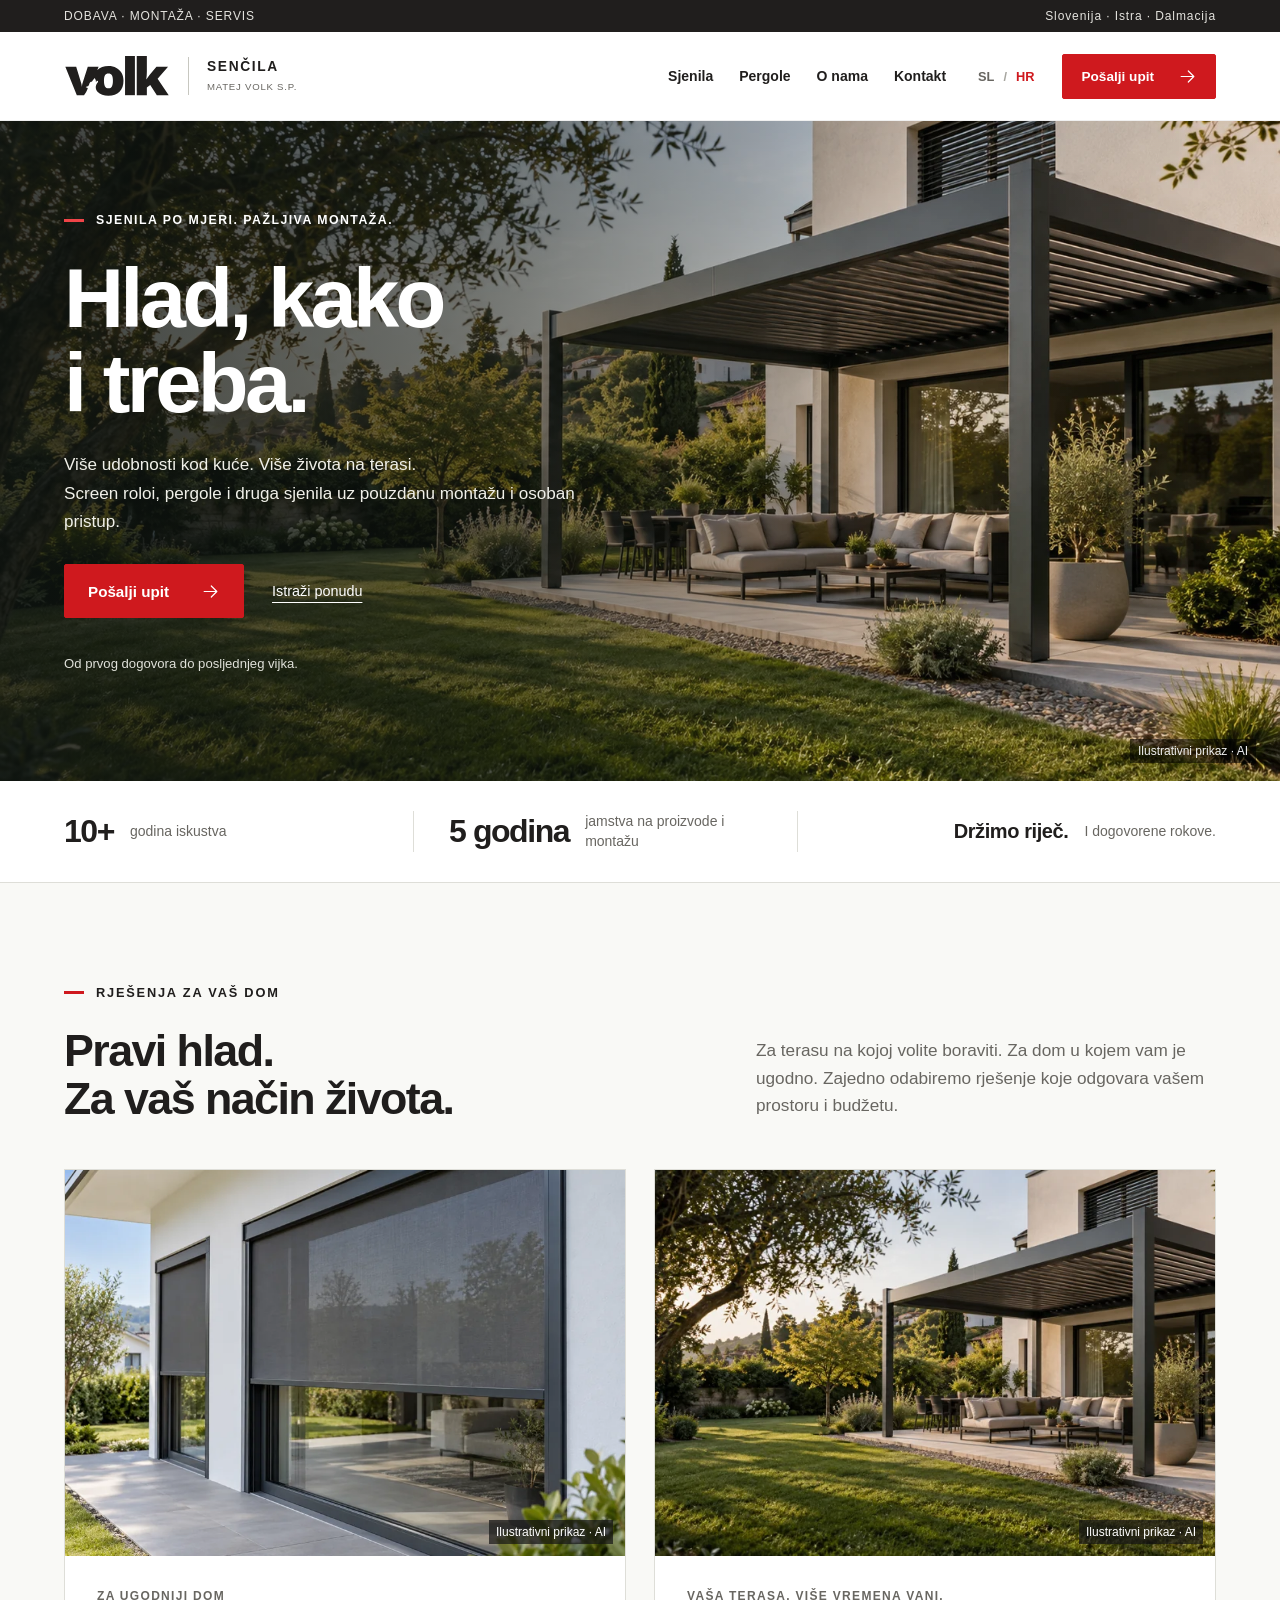
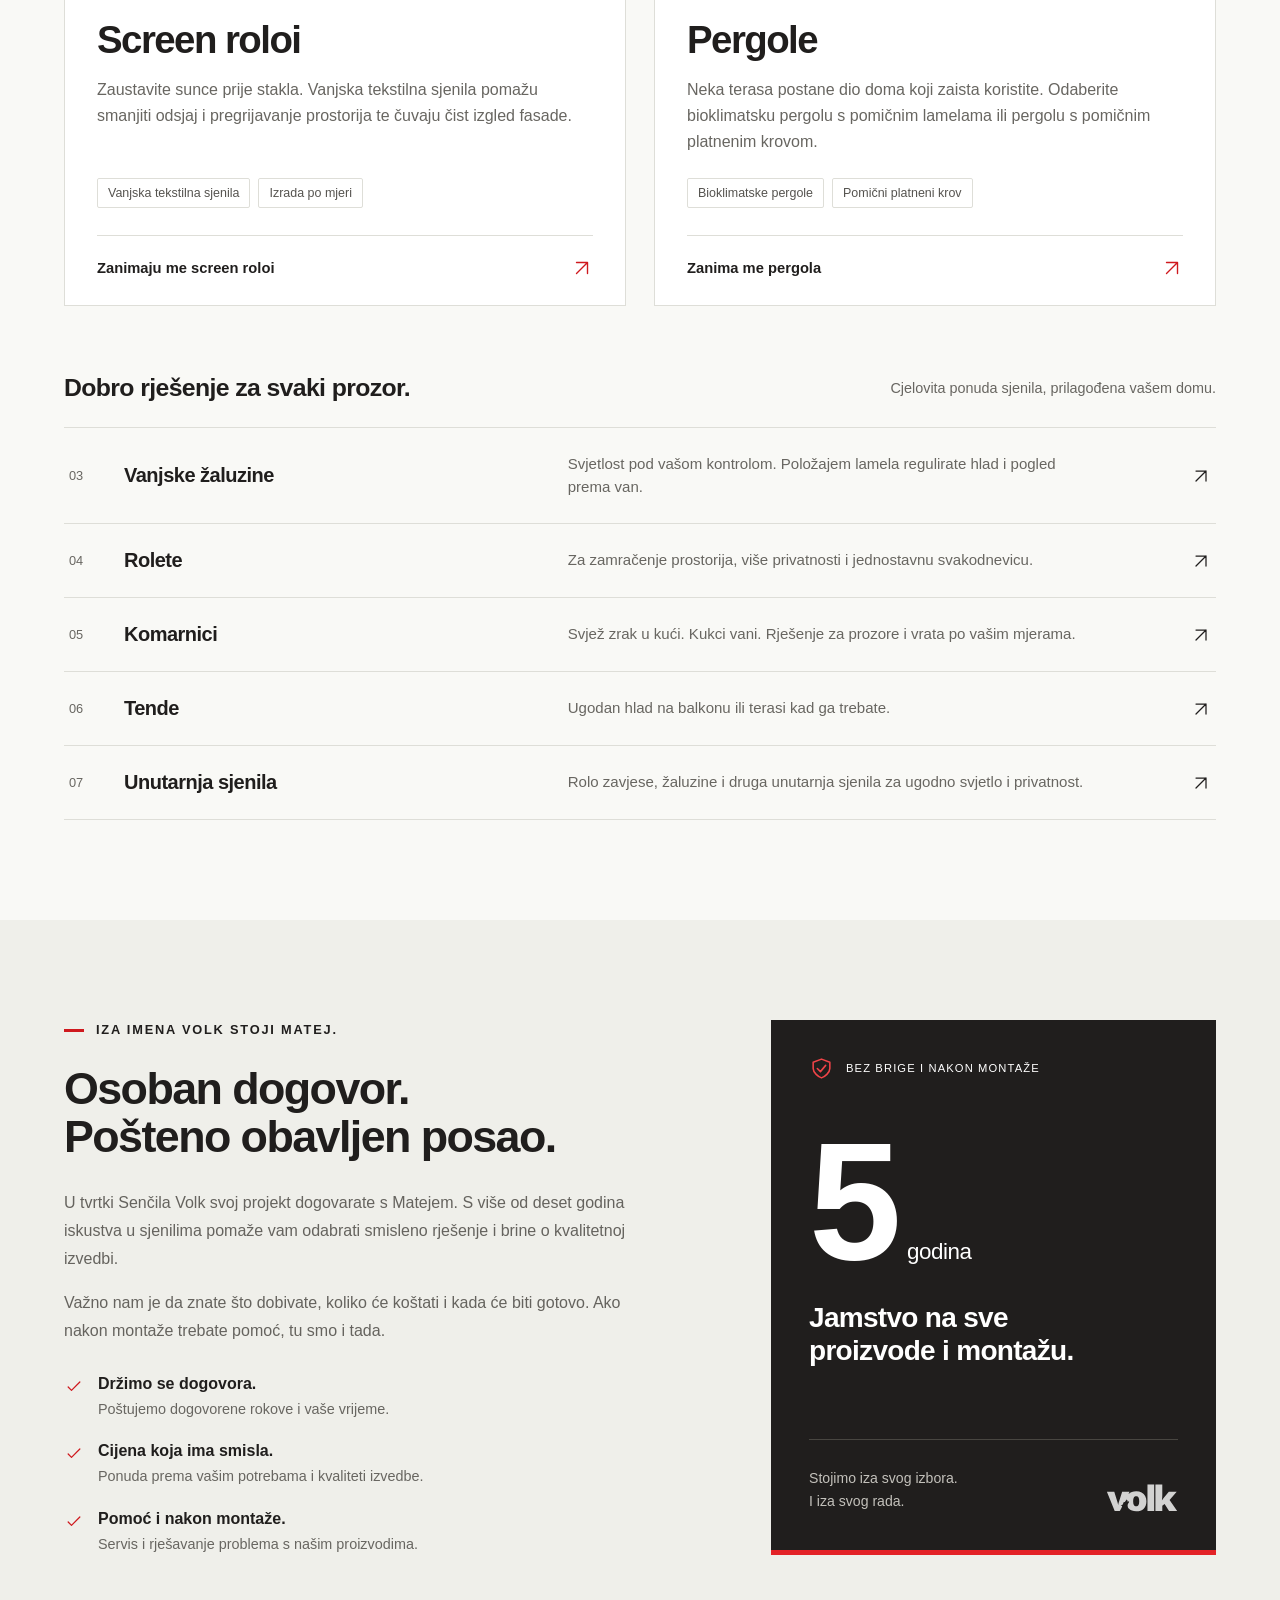
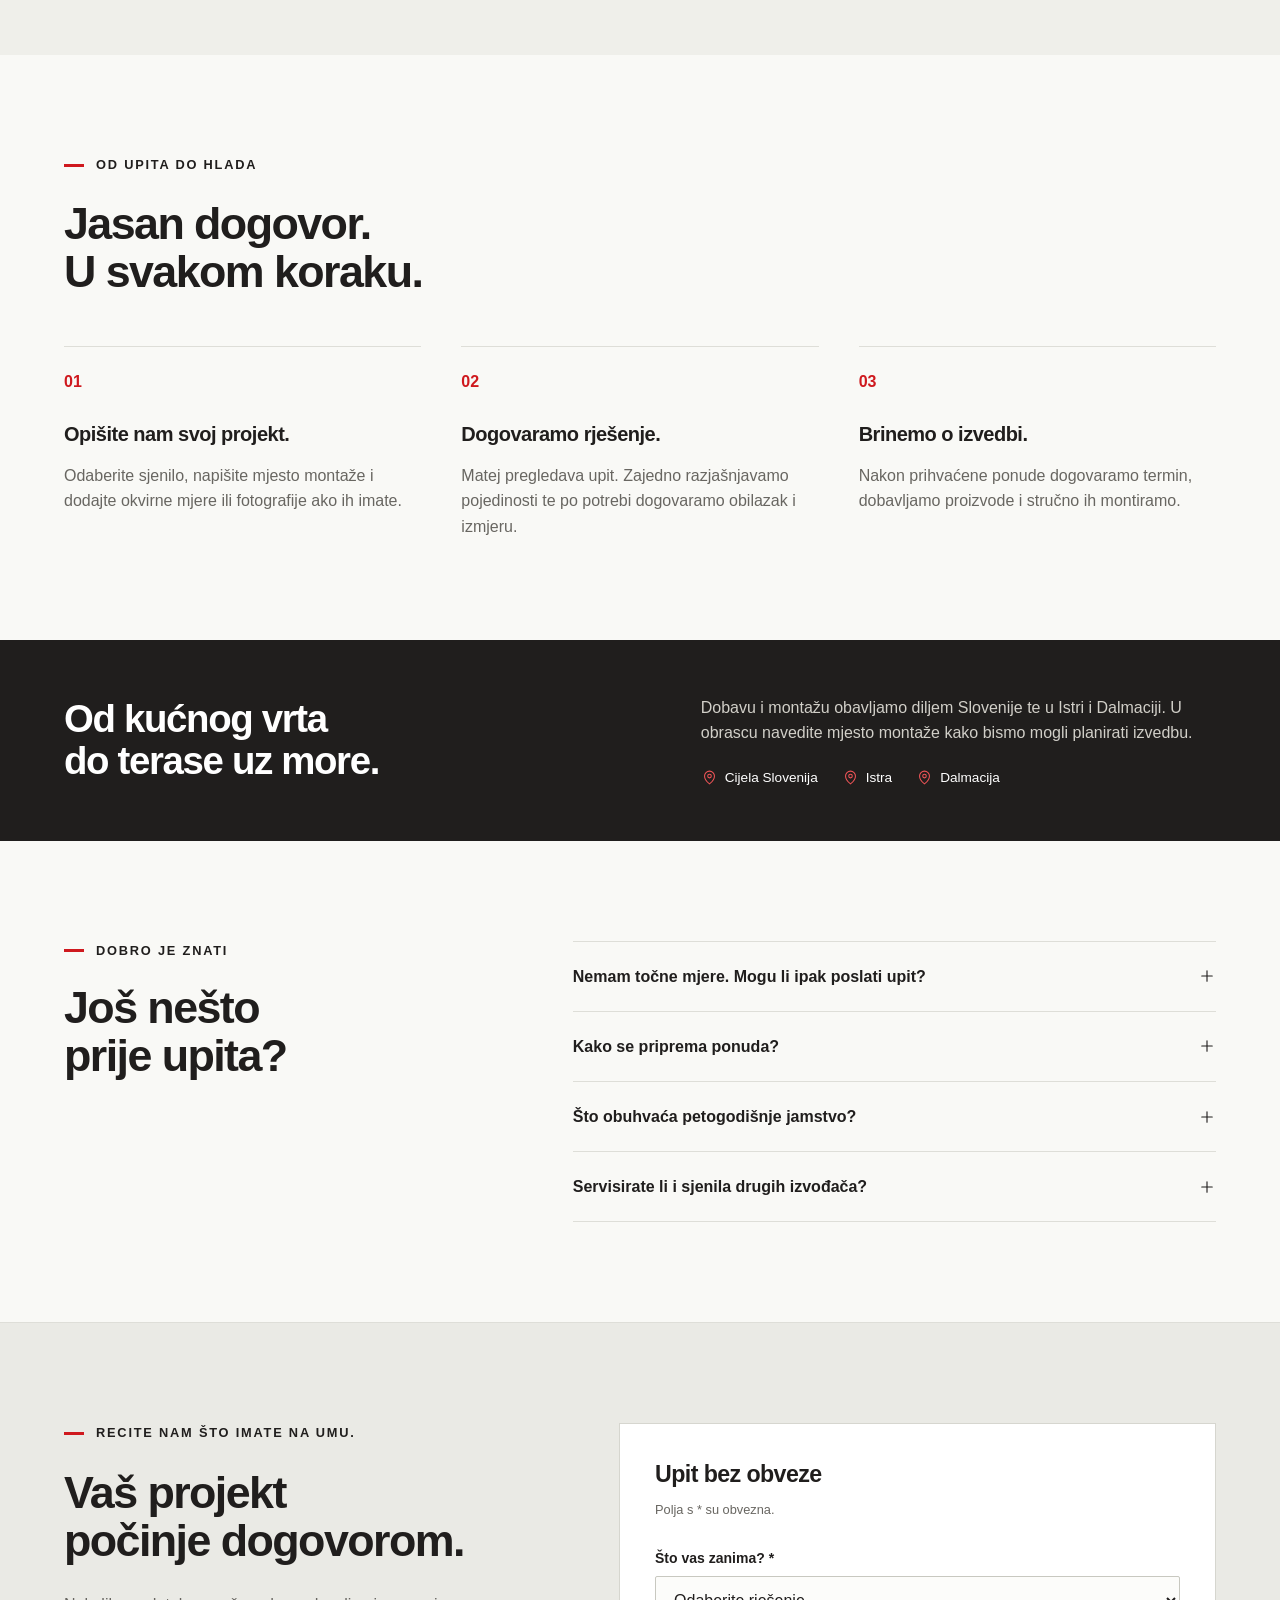
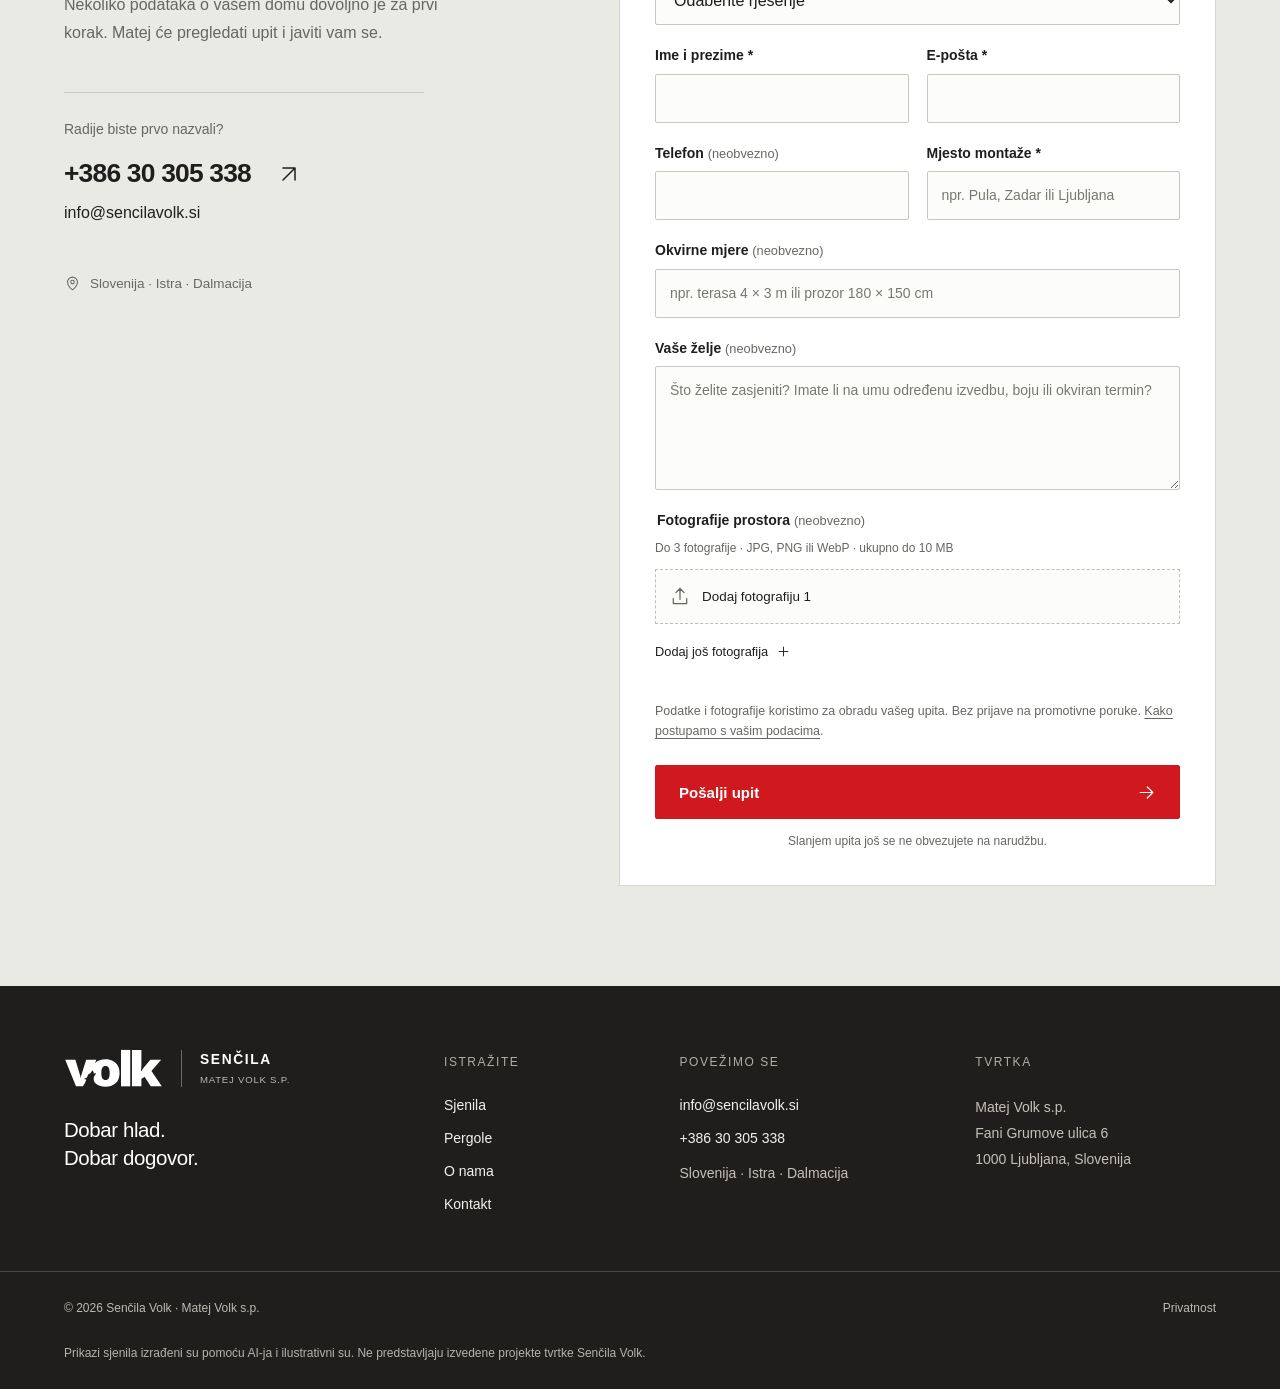
==== hr/index.html @ 6749923e "Prva različica spletne strani" ====
<!doctype html>
<html lang="hr">
<head>
  <meta charset="utf-8">
  <meta name="viewport" content="width=device-width, initial-scale=1">
  <title>Senčila Volk | Screen roloi, pergole i sjenila po mjeri</title>
  <meta name="description" content="Dobava, montaža i servis sjenila. Screen roloi, pergole, rolete, žaluzine, tende i komarnici. Više od 10 godina iskustva, 5 godina jamstva. Slovenija, Istra i Dalmacija.">
  <!-- Preview on GitHub: remove noindex only after the final site is approved. -->
  <meta name="robots" content="noindex, nofollow">
  <meta name="theme-color" content="#201e1d">
  <meta name="referrer" content="strict-origin-when-cross-origin">
  <meta property="og:type" content="website">
  <meta property="og:locale" content="hr_HR">
  <meta property="og:title" content="Senčila Volk | Screen roloi, pergole i sjenila po mjeri">
  <meta property="og:description" content="Dobava, montaža i servis sjenila. Screen roloi, pergole, rolete, žaluzine, tende i komarnici. Više od 10 godina iskustva, 5 godina jamstva. Slovenija, Istra i Dalmacija.">
  <link rel="icon" href="../assets/favicon.svg" type="image/svg+xml">
  <link rel="stylesheet" href="../assets/styles.css">
  <script src="../assets/site.js" defer></script>
</head>
<body id="top">
<a class="skip" href="#main">Na sadržaj</a>
<div class="topline"><div class="wrap"><span>DOBAVA · MONTAŽA · SERVIS</span><span>Slovenija · Istra · Dalmacija</span></div></div>
<header class="site-header">
 <div class="wrap header-inner">
  <a class="brand-link" href="#top" aria-label="Senčila Volk — početna"><span class="brand"><img src="../assets/volk-dark.svg" width="106" height="42" alt="Volk"><span class="brand-type">SENČILA<small>MATEJ VOLK S.P.</small></span></span></a>
  <nav id="navigation" aria-label="Glavna navigacija"><a href="#resitve">Sjenila</a><a href="#pergole">Pergole</a><a href="#o-nas">O nama</a><a href="#povprasevanje">Kontakt</a></nav>
  <div class="header-actions">
   <div class="languages" aria-label="Odabir jezika"><a href="../index.html" lang="sl" aria-label="Slovenščina" >SL</a><span aria-hidden="true">/</span><a href="./index.html" lang="hr" aria-label="Hrvatski" aria-current="page">HR</a></div>
   <a class="button header-cta" href="#povprasevanje">Pošalji upit<svg class="icon" viewBox="0 0 24 24" aria-hidden="true"><path d="M4 12h15M13 5l7 7-7 7"/></svg></a>
   <button class="menu-toggle" type="button" data-menu aria-label="Izbornik" aria-expanded="false" aria-controls="navigation"><span></span><span></span></button>
  </div>
 </div>
</header>
<main id="main">
 <section class="hero" aria-labelledby="hero-heading">
  <figure class="hero-image">
 <img src="../assets/pergola.webp" srcset="../assets/pergola-small.webp 850w, ../assets/pergola.webp 1672w" sizes="100vw" width="1672" height="941" alt="Ilustrativni prikaz antracitne bioklimatske pergole uz kuću s vrtom" fetchpriority="high">
 <figcaption>Ilustrativni prikaz · AI</figcaption>
</figure>
  <div class="hero-shade"></div>
  <div class="wrap hero-content">
   <p class="eyebrow">SJENILA PO MJERI. PAŽLJIVA MONTAŽA.</p><h1 id="hero-heading">Hlad, kako<br>i treba.</h1>
   <p class="hero-description">Više udobnosti kod kuće. Više života na terasi.<br>Screen roloi, pergole i druga sjenila uz pouzdanu montažu i osoban pristup.</p>
   <div class="hero-buttons"><a class="button" href="#povprasevanje">Pošalji upit<svg class="icon" viewBox="0 0 24 24" aria-hidden="true"><path d="M4 12h15M13 5l7 7-7 7"/></svg></a><a class="hero-secondary" href="#resitve">Istraži ponudu</a></div>
   <p class="hero-note">Od prvog dogovora do posljednjeg vijka.</p>
  </div>
 </section>
 <div class="trust-strip"><div class="wrap trust-grid"><div class="trust-item"><strong>10+</strong><span>godina iskustva</span></div><div class="trust-item"><strong>5 godina</strong><span>jamstva na proizvode i montažu</span></div><div class="trust-item"><strong>Držimo riječ.</strong><span>I dogovorene rokove.</span></div></div></div>
 <section class="section solutions wrap" id="resitve" aria-labelledby="solutions-heading">
  <div class="section-intro"><div><p class="eyebrow">RJEŠENJA ZA VAŠ DOM</p><h2 id="solutions-heading">Pravi hlad.<br>Za vaš način života.</h2></div><p>Za terasu na kojoj volite boraviti. Za dom u kojem vam je ugodno. Zajedno odabiremo rješenje koje odgovara vašem prostoru i budžetu.</p></div>
  <div class="product-grid"><article class="product-card" id="screen-roloji"><figure class="product-image">
 <img src="../assets/screen.webp" srcset="../assets/screen-small.webp 850w, ../assets/screen.webp 1448w" sizes="(max-width: 760px) 100vw, 50vw" width="1448" height="1086" alt="Ilustrativni prikaz vanjskih screen roloa na prozorima suvremene kuće" loading="lazy">
 <figcaption>Ilustrativni prikaz · AI</figcaption>
</figure><div class="product-body"><span class="product-kicker">ZA UGODNIJI DOM</span><h3>Screen roloi</h3><p>Zaustavite sunce prije stakla. Vanjska tekstilna sjenila pomažu smanjiti odsjaj i pregrijavanje prostorija te čuvaju čist izgled fasade.</p><div class="tags"><span>Vanjska tekstilna sjenila</span><span>Izrada po mjeri</span></div><a class="text-link" href="#povprasevanje" data-product="screen-roloji">Zanimaju me screen roloi<svg class="icon" viewBox="0 0 24 24" aria-hidden="true"><path d="M6 18 18 6M6 6h12v12"/></svg></a></div></article><article class="product-card" id="pergole"><figure class="product-image">
 <img src="../assets/pergola.webp" srcset="../assets/pergola-small.webp 850w, ../assets/pergola.webp 1672w" sizes="(max-width: 760px) 100vw, 50vw" width="1672" height="941" alt="Ilustrativni prikaz antracitne bioklimatske pergole uz kuću s vrtom" loading="lazy">
 <figcaption>Ilustrativni prikaz · AI</figcaption>
</figure><div class="product-body"><span class="product-kicker">VAŠA TERASA. VIŠE VREMENA VANI.</span><h3>Pergole</h3><p>Neka terasa postane dio doma koji zaista koristite. Odaberite bioklimatsku pergolu s pomičnim lamelama ili pergolu s pomičnim platnenim krovom.</p><div class="tags"><span>Bioklimatske pergole</span><span>Pomični platneni krov</span></div><a class="text-link" href="#povprasevanje" data-product="pergole">Zanima me pergola<svg class="icon" viewBox="0 0 24 24" aria-hidden="true"><path d="M6 18 18 6M6 6h12v12"/></svg></a></div></article></div>
  <div class="other-heading"><h3>Dobro rješenje za svaki prozor.</h3><p>Cjelovita ponuda sjenila, prilagođena vašem domu.</p></div>
  <div class="other-products"><a class="other-item" href="#povprasevanje" data-product="zunanje-zaluzije" aria-label="Upit za Vanjske žaluzine"><span class="item-no">03</span><h3>Vanjske žaluzine</h3><p>Svjetlost pod vašom kontrolom. Položajem lamela regulirate hlad i pogled prema van.</p><svg class="icon" viewBox="0 0 24 24" aria-hidden="true"><path d="M6 18 18 6M6 6h12v12"/></svg></a><a class="other-item" href="#povprasevanje" data-product="rolete" aria-label="Upit za Rolete"><span class="item-no">04</span><h3>Rolete</h3><p>Za zamračenje prostorija, više privatnosti i jednostavnu svakodnevicu.</p><svg class="icon" viewBox="0 0 24 24" aria-hidden="true"><path d="M6 18 18 6M6 6h12v12"/></svg></a><a class="other-item" href="#povprasevanje" data-product="komarniki" aria-label="Upit za Komarnici"><span class="item-no">05</span><h3>Komarnici</h3><p>Svjež zrak u kući. Kukci vani. Rješenje za prozore i vrata po vašim mjerama.</p><svg class="icon" viewBox="0 0 24 24" aria-hidden="true"><path d="M6 18 18 6M6 6h12v12"/></svg></a><a class="other-item" href="#povprasevanje" data-product="tende" aria-label="Upit za Tende"><span class="item-no">06</span><h3>Tende</h3><p>Ugodan hlad na balkonu ili terasi kad ga trebate.</p><svg class="icon" viewBox="0 0 24 24" aria-hidden="true"><path d="M6 18 18 6M6 6h12v12"/></svg></a><a class="other-item" href="#povprasevanje" data-product="notranja-sencila" aria-label="Upit za Unutarnja sjenila"><span class="item-no">07</span><h3>Unutarnja sjenila</h3><p>Rolo zavjese, žaluzine i druga unutarnja sjenila za ugodno svjetlo i privatnost.</p><svg class="icon" viewBox="0 0 24 24" aria-hidden="true"><path d="M6 18 18 6M6 6h12v12"/></svg></a></div>
 </section>
 <section class="section about" id="o-nas" aria-labelledby="about-heading"><div class="wrap about-grid">
  <div class="about-copy"><p class="eyebrow">IZA IMENA VOLK STOJI MATEJ.</p><h2 id="about-heading">Osoban dogovor.<br>Pošteno obavljen posao.</h2><p>U tvrtki Senčila Volk svoj projekt dogovarate s Matejem. S više od deset godina iskustva u sjenilima pomaže vam odabrati smisleno rješenje i brine o kvalitetnoj izvedbi.</p><p>Važno nam je da znate što dobivate, koliko će koštati i kada će biti gotovo. Ako nakon montaže trebate pomoć, tu smo i tada.</p><ul class="promises"><li><svg class="icon" viewBox="0 0 24 24" aria-hidden="true"><path d="m5 12 4 4L19 6"/></svg><div><strong>Držimo se dogovora.</strong><span>Poštujemo dogovorene rokove i vaše vrijeme.</span></div></li><li><svg class="icon" viewBox="0 0 24 24" aria-hidden="true"><path d="m5 12 4 4L19 6"/></svg><div><strong>Cijena koja ima smisla.</strong><span>Ponuda prema vašim potrebama i kvaliteti izvedbe.</span></div></li><li><svg class="icon" viewBox="0 0 24 24" aria-hidden="true"><path d="m5 12 4 4L19 6"/></svg><div><strong>Pomoć i nakon montaže.</strong><span>Servis i rješavanje problema s našim proizvodima.</span></div></li></ul></div>
  <div class="guarantee"><div class="guarantee-top"><svg class="icon" viewBox="0 0 24 24" aria-hidden="true"><path d="m12 3 8 3v6c0 4-5 8-8 9-3-1-8-5-8-9V6l8-3Z"/><path d="m8 12 3 3 5-6"/></svg><span>BEZ BRIGE I NAKON MONTAŽE</span></div><div class="guarantee-number">5<span>godina</span></div><h3>Jamstvo na sve<br>proizvode i montažu.</h3><div class="guarantee-bottom"><p>Stojimo iza svog izbora.<br>I iza svog rada.</p><img src="../assets/volk-light.svg" width="80" height="32" alt="Volk" loading="lazy"></div></div>
 </div></section>
 <section class="section process wrap" aria-labelledby="process-heading"><div class="section-intro"><div><p class="eyebrow">OD UPITA DO HLADA</p><h2 id="process-heading">Jasan dogovor.<br>U svakom koraku.</h2></div></div><ol class="steps"><li><span class="step-number">01</span><h3>Opišite nam svoj projekt.</h3><p>Odaberite sjenilo, napišite mjesto montaže i dodajte okvirne mjere ili fotografije ako ih imate.</p></li><li><span class="step-number">02</span><h3>Dogovaramo rješenje.</h3><p>Matej pregledava upit. Zajedno razjašnjavamo pojedinosti te po potrebi dogovaramo obilazak i izmjeru.</p></li><li><span class="step-number">03</span><h3>Brinemo o izvedbi.</h3><p>Nakon prihvaćene ponude dogovaramo termin, dobavljamo proizvode i stručno ih montiramo.</p></li></ol></section>
 <section class="coverage"><div class="wrap coverage-grid"><div><h2>Od kućnog vrta<br>do terase uz more.</h2></div><div><p>Dobavu i montažu obavljamo diljem Slovenije te u Istri i Dalmaciji. U obrascu navedite mjesto montaže kako bismo mogli planirati izvedbu.</p><div class="coverage-badges"><span><svg class="icon" viewBox="0 0 24 24" aria-hidden="true"><path d="M19 10c0 6-7 11-7 11S5 16 5 10a7 7 0 1 1 14 0Z"/><circle cx="12" cy="10" r="2.5"/></svg>Cijela Slovenija</span><span><svg class="icon" viewBox="0 0 24 24" aria-hidden="true"><path d="M19 10c0 6-7 11-7 11S5 16 5 10a7 7 0 1 1 14 0Z"/><circle cx="12" cy="10" r="2.5"/></svg>Istra</span><span><svg class="icon" viewBox="0 0 24 24" aria-hidden="true"><path d="M19 10c0 6-7 11-7 11S5 16 5 10a7 7 0 1 1 14 0Z"/><circle cx="12" cy="10" r="2.5"/></svg>Dalmacija</span></div></div></div></section>
 <section class="section faq wrap" aria-labelledby="faq-heading"><div><p class="eyebrow">DOBRO JE ZNATI</p><h2 id="faq-heading">Još nešto<br>prije upita?</h2></div><div class="faq-list"><details><summary>Nemam točne mjere. Mogu li ipak poslati upit?<svg class="icon" viewBox="0 0 24 24" aria-hidden="true"><path d="M12 5v14M5 12h14"/></svg></summary><p>Naravno. Za prvi kontakt dovoljni su kratak opis želja, mjesto montaže i fotografija prostora ako je imate. Okvirne mjere su dobrodošle, ali nisu obvezne.</p></details><details><summary>Kako se priprema ponuda?<svg class="icon" viewBox="0 0 24 24" aria-hidden="true"><path d="M12 5v14M5 12h14"/></svg></summary><p>Počinjemo vašim upitom. Matej pregledava podatke i kontaktira vas radi pojedinosti. Obilazak i izmjeru dogovaramo ovisno o projektu.</p></details><details><summary>Što obuhvaća petogodišnje jamstvo?<svg class="icon" viewBox="0 0 24 24" aria-hidden="true"><path d="M12 5v14M5 12h14"/></svg></summary><p>Petogodišnje jamstvo vrijedi za sve naše proizvode i montažu. Pojedinosti jamstva objašnjavamo uz ponudu.</p></details><details><summary>Servisirate li i sjenila drugih izvođača?<svg class="icon" viewBox="0 0 24 24" aria-hidden="true"><path d="M12 5v14M5 12h14"/></svg></summary><p>Servis osiguravamo za sjenila koja smo dobavili ili montirali u tvrtki Senčila Volk.</p></details></div></section>
 <section class="section inquiry" id="povprasevanje" aria-labelledby="inquiry-heading"><div class="wrap inquiry-grid">
  <div class="inquiry-copy"><p class="eyebrow">RECITE NAM ŠTO IMATE NA UMU.</p><h2 id="inquiry-heading">Vaš projekt<br>počinje dogovorom.</h2><p>Nekoliko podataka o vašem domu dovoljno je za prvi korak. Matej će pregledati upit i javiti vam se.</p><div class="direct-contact"><span>Radije biste prvo nazvali?</span><a class="contact-phone" href="tel:+38630305338">+386 30 305 338<svg class="icon" viewBox="0 0 24 24" aria-hidden="true"><path d="M6 18 18 6M6 6h12v12"/></svg></a><a class="contact-email" href="mailto:info@sencilavolk.si">info@sencilavolk.si</a></div><p class="inquiry-area"><svg class="icon" viewBox="0 0 24 24" aria-hidden="true"><path d="M19 10c0 6-7 11-7 11S5 16 5 10a7 7 0 1 1 14 0Z"/><circle cx="12" cy="10" r="2.5"/></svg>Slovenija · Istra · Dalmacija</p></div>
  <form id="inquiry-form" class="inquiry-form" action="https://formsubmit.co/info@sencilavolk.si" method="POST" enctype="multipart/form-data">
   <div class="form-heading"><h3>Upit bez obveze</h3><p>Polja s * su obvezna.</p></div>
   <input type="hidden" name="_subject" value="Senčila Volk — novo povpraševanje / upit (HR)">
   <input type="hidden" name="_template" value="table"><input type="hidden" name="Jezik / Jezik" value="Hrvatski">
   <div class="honey" aria-hidden="true"><label for="website">Website</label><input id="website" type="text" name="_honey" tabindex="-1" autocomplete="off"></div>
   <div class="field"><label for="product">Što vas zanima? <span aria-hidden="true">*</span></label><select id="product" name="Izdelek / Proizvod" required><option value="" selected disabled>Odaberite rješenje</option><option value="screen-roloji">Screen roloi</option><option value="pergole">Pergole</option><option value="zunanje-zaluzije">Vanjske žaluzine</option><option value="rolete">Rolete</option><option value="komarniki">Komarnici</option><option value="tende">Tende</option><option value="notranja-sencila">Unutarnja sjenila</option><option value="servis">Servis proizvoda Senčila Volk</option><option value="nasvet">Trebam savjet / više rješenja</option></select></div>
   <div class="form-row"><div class="field"><label for="name">Ime i prezime <span aria-hidden="true">*</span></label><input id="name" name="Ime / Ime" autocomplete="name" maxlength="120" required></div><div class="field"><label for="email">E-pošta <span aria-hidden="true">*</span></label><input id="email" name="email" type="email" autocomplete="email" maxlength="254" required></div></div>
   <div class="form-row"><div class="field"><label for="phone">Telefon <span class="optional">(neobvezno)</span></label><input id="phone" name="Telefon" type="tel" autocomplete="tel" maxlength="40"></div><div class="field"><label for="location">Mjesto montaže <span aria-hidden="true">*</span></label><input id="location" name="Kraj / Mjesto" autocomplete="address-level2" placeholder="npr. Pula, Zadar ili Ljubljana" maxlength="180" required></div></div>
   <div class="field"><label for="measurements">Okvirne mjere <span class="optional">(neobvezno)</span></label><input id="measurements" name="Okvirne mere / mjere" placeholder="npr. terasa 4 × 3 m ili prozor 180 × 150 cm" maxlength="300"></div>
   <div class="field"><label for="message">Vaše želje <span class="optional">(neobvezno)</span></label><textarea id="message" name="Sporocilo / Poruka" rows="4" maxlength="5000" placeholder="Što želite zasjeniti? Imate li na umu određenu izvedbu, boju ili okviran termin?"></textarea></div>
   <fieldset class="photo-field"><legend>Fotografije prostora <span class="optional">(neobvezno)</span></legend><p id="photo-hint">Do 3 fotografije · JPG, PNG ili WebP · ukupno do 10 MB</p><div class="file-row"><label for="photo-1"><svg class="icon" viewBox="0 0 24 24" aria-hidden="true"><path d="M12 16V3m-5 5 5-5 5 5M4 15v6h16v-6"/></svg><span data-filename>Dodaj fotografiju 1</span></label><input id="photo-1" type="file" name="attachment" accept="image/jpeg,image/png,image/webp" aria-describedby="photo-hint"><button type="button" class="remove-file" aria-label="Ukloni fotografiju 1" hidden><svg class="icon" viewBox="0 0 24 24" aria-hidden="true"><path d="m6 6 12 12M6 18 18 6"/></svg></button></div><details class="extra-photos"><summary>Dodaj još fotografija<svg class="icon" viewBox="0 0 24 24" aria-hidden="true"><path d="M12 5v14M5 12h14"/></svg></summary><div class="file-row"><label for="photo-2"><svg class="icon" viewBox="0 0 24 24" aria-hidden="true"><path d="M12 16V3m-5 5 5-5 5 5M4 15v6h16v-6"/></svg><span data-filename>Dodaj fotografiju 2</span></label><input id="photo-2" type="file" name="attachment2" accept="image/jpeg,image/png,image/webp" aria-describedby="photo-hint"><button type="button" class="remove-file" aria-label="Ukloni fotografiju 2" hidden><svg class="icon" viewBox="0 0 24 24" aria-hidden="true"><path d="m6 6 12 12M6 18 18 6"/></svg></button></div><div class="file-row"><label for="photo-3"><svg class="icon" viewBox="0 0 24 24" aria-hidden="true"><path d="M12 16V3m-5 5 5-5 5 5M4 15v6h16v-6"/></svg><span data-filename>Dodaj fotografiju 3</span></label><input id="photo-3" type="file" name="attachment3" accept="image/jpeg,image/png,image/webp" aria-describedby="photo-hint"><button type="button" class="remove-file" aria-label="Ukloni fotografiju 3" hidden><svg class="icon" viewBox="0 0 24 24" aria-hidden="true"><path d="m6 6 12 12M6 18 18 6"/></svg></button></div></details></fieldset>
   <p class="privacy-note">Podatke i fotografije koristimo za obradu vašeg upita. Bez prijave na promotivne poruke. <a href="./zasebnost.html" target="_blank" rel="noopener">Kako postupamo s vašim podacima</a>.</p>
   <p id="form-status" class="form-status" role="alert" tabindex="-1" hidden></p>
   <button class="button submit-button" type="submit"><span>Pošalji upit</span><svg class="icon" viewBox="0 0 24 24" aria-hidden="true"><path d="M4 12h15M13 5l7 7-7 7"/></svg></button><p class="submit-note">Slanjem upita još se ne obvezujete na narudžbu.</p>
  </form>
 </div></section>
</main>
<footer class="site-footer">
 <div class="wrap footer-main">
  <div class="footer-brand"><a href="./index.html" aria-label="Senčila Volk"><span class="brand"><img src="../assets/volk-light.svg" width="106" height="42" alt="Volk"><span class="brand-type">SENČILA<small>MATEJ VOLK S.P.</small></span></span></a><p>Dobar hlad.<br>Dobar dogovor.</p></div>
  <div class="footer-col"><h2>ISTRAŽITE</h2><a href="#resitve">Sjenila</a><a href="#pergole">Pergole</a><a href="#o-nas">O nama</a><a href="#povprasevanje">Kontakt</a></div>
  <div class="footer-col"><h2>POVEŽIMO SE</h2><a href="mailto:info@sencilavolk.si">info@sencilavolk.si</a><a href="tel:+38630305338">+386 30 305 338</a><p>Slovenija · Istra · Dalmacija</p></div>
  <div class="footer-col"><h2>TVRTKA</h2><p>Matej Volk s.p.<br>Fani Grumove ulica 6<br>1000 Ljubljana, Slovenija</p></div>
 </div>
 <div class="wrap footer-bottom"><span>© 2026 Senčila Volk · Matej Volk s.p.</span><a href="./zasebnost.html">Privatnost</a></div>
 <div class="wrap image-disclosure">Prikazi sjenila izrađeni su pomoću AI-ja i ilustrativni su. Ne predstavljaju izvedene projekte tvrtke Senčila Volk.</div>
</footer>
</body>
</html>
---- assets/styles.css ----
@charset "UTF-8";
:root{--ink:#201e1d;--muted:#686661;--paper:#f9f9f6;--white:#fff;--red:#cf191e;--brand-red:#e32227;--red-dark:#ae1217;--line:#deded8;--gutter:clamp(22px,5vw,88px);--max:1440px;color-scheme:light;font-family:Arial,Helvetica,sans-serif;color:var(--ink);background:var(--paper);font-synthesis:none}
*,*::before,*::after{box-sizing:border-box}html{scroll-behavior:smooth;scroll-padding-top:100px}body{margin:0}a{color:inherit}button,input,select,textarea{font:inherit}img{display:block;max-width:100%}button,a,input,select,textarea,summary{-webkit-tap-highlight-color:transparent}button,a{touch-action:manipulation}button{cursor:pointer}::selection{background:var(--red);color:#fff}:focus-visible{outline:3px solid var(--red);outline-offset:5px}.wrap{max-width:var(--max);margin:auto;padding-inline:var(--gutter)}.eyebrow{text-transform:uppercase;font-size:.8rem;letter-spacing:.14em;font-weight:650;display:flex;align-items:center;gap:12px}.eyebrow::before{content:"";width:20px;height:3px;background:var(--red);flex:none}.button{display:inline-flex;align-items:center;justify-content:center;gap:32px;min-height:52px;padding:14px 23px;background:var(--red);color:#fff;text-decoration:none;border:1px solid var(--red);font-weight:650;border-radius:2px;transition:background .2s,transform .2s}.button:hover{background:var(--red-dark);border-color:var(--red-dark);transform:translateY(-1px)}.button svg{width:19px;height:19px;flex:none}.skip{position:absolute;top:-80px;left:20px;z-index:1000;background:#fff;padding:15px}.skip:focus{top:16px}h1,h2,h3,p{margin-top:0}h1,h2,h3{font-weight:650}h2{font-size:clamp(2.1rem,3.5vw,3.65rem);line-height:1.07;letter-spacing:-.035em}p{font-size:1.075rem;line-height:1.6}.section{padding-block:100px}.icon{width:24px;height:24px;fill:none;stroke:currentColor;stroke-width:1.5;stroke-linecap:round;stroke-linejoin:round;flex:none}

/* Header */
.topline{background:var(--ink);color:#e4e3de;font-size:.75rem;letter-spacing:.075em}
.topline .wrap{min-height:32px;display:flex;align-items:center;justify-content:space-between;gap:20px}
.site-header{position:sticky;top:0;z-index:30;background:rgba(255,255,255,.98);border-bottom:1px solid rgba(0,0,0,.06)}
.header-inner{min-height:88px;display:flex;align-items:center;justify-content:space-between;gap:28px}
.brand-link,.footer-brand>a{text-decoration:none;flex-shrink:0}
.brand{display:flex;gap:18px;align-items:center}.brand img{width:106px;height:auto}
.brand-type{font-size:.86rem;letter-spacing:.12em;font-weight:700;border-left:1px solid #c7c7c0;padding-left:18px;line-height:1.5}
.brand-type small{display:block;font-size:.6rem;letter-spacing:.08em;color:var(--muted);font-weight:400;margin-top:2px}
#navigation{display:flex;align-items:center;gap:26px;margin-left:auto}
#navigation>a{text-decoration:none;font-size:.875rem;white-space:nowrap;line-height:44px;font-weight:600}
#navigation>a:hover{color:var(--red)}
.header-actions{display:flex;align-items:center;gap:24px}.header-cta{font-size:.85rem;gap:24px;min-height:45px;padding:12px 18px;white-space:nowrap}
.languages{display:flex;align-items:center;gap:5px;white-space:nowrap;font-size:.8rem;font-weight:600}
.languages a{text-decoration:none;min-height:44px;display:grid;place-items:center;padding:4px;color:var(--muted)}
.languages a[aria-current]{color:var(--red)}.languages span{color:#a7a6a0}
.menu-toggle{display:none;background:none;border:1px solid var(--line);height:44px;width:44px;padding:10px}
.menu-toggle span{display:block;height:2px;width:22px;background:var(--ink);margin:5px 0;transition:transform .2s}
.menu-toggle[aria-expanded="true"] span:first-child{transform:translateY(3.5px) rotate(45deg)}
.menu-toggle[aria-expanded="true"] span:last-child{transform:translateY(-3.5px) rotate(-45deg)}

/* The terrace is the first impression. */
.hero{position:relative;isolation:isolate;min-height:660px;background:#283027;color:#fff}
.hero-image{position:absolute;inset:0;margin:0;z-index:-2}
.hero-image img{width:100%;height:100%;object-fit:cover;object-position:60% 52%}
.hero-shade{position:absolute;inset:0;z-index:-1;background:linear-gradient(90deg,rgba(15,21,17,.82),rgba(15,21,17,.59) 35%,rgba(15,21,17,.1) 72%,rgba(15,21,17,.06))}
.hero-content{position:relative;padding-top:90px;padding-bottom:76px}
.hero .eyebrow{font-size:.77rem;letter-spacing:.12em;margin-bottom:28px;line-height:1.5}
.hero .eyebrow::before{background:#f04448}
.hero h1{font-size:clamp(3.9rem,6.5vw,6rem);line-height:1.015;letter-spacing:-.045em;margin-bottom:25px;max-width:700px}
.hero-description{max-width:525px;color:#f0f0e9;font-size:1.07rem;line-height:1.65;margin-bottom:28px}
.hero-buttons{display:flex;gap:28px;align-items:center;flex-wrap:wrap}
.hero-buttons .button{min-height:54px;font-size:.95rem}
.hero-secondary{font-size:.9rem;text-decoration-thickness:1px;text-underline-offset:6px;line-height:44px}
.hero-secondary:hover{color:#fff;text-decoration-thickness:2px}
.hero-note{font-size:.82rem;color:#e0e1da;margin:35px 0 0}
.hero-image figcaption{position:absolute;right:24px;bottom:18px;font-size:.75rem;padding:5px 8px;background:rgba(0,0,0,.55);color:#fff;z-index:1}
.trust-strip{background:#fff;border-bottom:1px solid var(--line)}
.trust-grid{display:grid;grid-template-columns:1fr 1.1fr 1.2fr;padding-block:30px}
.trust-item{display:flex;gap:16px;align-items:center;padding-left:35px;border-left:1px solid var(--line)}
.trust-item:first-child{padding-left:0;border:0}.trust-item strong{font-size:2rem;letter-spacing:-.045em;white-space:nowrap;line-height:1.05}
.trust-item span{font-size:.875rem;line-height:1.45;color:var(--muted);max-width:160px}
.trust-item:last-child{justify-content:flex-end}.trust-item:last-child strong{font-size:1.25rem;letter-spacing:-.02em}.trust-item:last-child span{max-width:150px}

/* Offer */
.section-intro{display:grid;grid-template-columns:1.1fr 1fr;gap:70px;align-items:end;margin-bottom:46px}
.section-intro h2{margin-bottom:0}.section-intro>p{max-width:460px;margin-bottom:3px;color:var(--muted);justify-self:end}
.section-intro .eyebrow{margin-bottom:24px}
.product-grid{display:grid;grid-template-columns:1fr 1fr;gap:28px}
.product-card{min-width:0;background:#fff;border:1px solid var(--line);scroll-margin-top:112px}
.product-image{margin:0;position:relative;overflow:hidden;aspect-ratio:1.45}
.product-image img{width:100%;height:100%;object-fit:cover;transition:transform .6s}
.product-card:hover .product-image img{transform:scale(1.025)}
.product-image figcaption{position:absolute;bottom:12px;right:12px;font-size:.75rem;background:rgba(20,20,20,.7);color:#fff;padding:5px 7px}
.product-body{padding:30px 32px 26px}.product-kicker{font-size:.75rem;font-weight:600;letter-spacing:.11em;color:var(--muted)}
.product-body h3{font-size:2.4rem;letter-spacing:-.04em;line-height:1.1;margin:15px 0 16px}
.product-body>p{color:var(--muted);font-size:1rem;line-height:1.6;margin-bottom:24px;min-height:4.8em}
.tags{display:flex;flex-wrap:wrap;gap:8px;margin-bottom:27px}.tags span{border:1px solid var(--line);padding:7px 10px;font-size:.78rem;color:#55534f;border-radius:2px}
.text-link{display:flex;align-items:center;justify-content:space-between;gap:18px;padding-top:20px;border-top:1px solid var(--line);text-decoration:none;font-weight:650;font-size:.92rem;min-height:44px}.text-link:hover{color:var(--red)}
.text-link .icon{color:var(--red);width:22px;height:22px}
.other-heading{display:flex;gap:28px;align-items:center;justify-content:space-between;margin-top:68px;margin-bottom:25px}
.other-heading h3{font-size:1.55rem;letter-spacing:-.025em;margin:0}.other-heading p{font-size:.9rem;color:var(--muted);margin:0}
.other-products{border-top:1px solid var(--line)}
.other-item{display:grid;grid-template-columns:35px 1fr 1.4fr 30px;align-items:center;gap:20px;padding:25px 5px;border-bottom:1px solid var(--line);text-decoration:none;transition:background .2s}
.other-item:hover{background:#efefea}.item-no{font-size:.8rem;color:var(--muted)}
.other-item h3{font-size:1.25rem;letter-spacing:-.025em;margin:0}.other-item p{font-size:.94rem;color:var(--muted);margin:0;max-width:525px;line-height:1.5}.other-item .icon{justify-self:end;width:20px;height:20px}
.other-item:hover .icon{color:var(--red)}

/* Personal accountability */
.about{background:#efefea}.about-grid{display:grid;grid-template-columns:1.15fr .85fr;gap:105px;align-items:stretch}
.about-copy .eyebrow{margin-bottom:24px}.about-copy>p:not(.eyebrow){font-size:1rem;line-height:1.75;color:#65635e;max-width:580px}
.about-copy h2{margin-bottom:28px}.promises{margin:30px 0 0;padding:0;list-style:none;display:grid;gap:22px}
.promises li{display:flex;gap:14px;align-items:flex-start}.promises .icon{color:var(--red);width:20px;height:20px;margin-top:2px}
.promises strong{display:block;font-size:1rem}.promises span{display:block;font-size:.9rem;color:var(--muted);margin-top:6px;line-height:1.5}
.guarantee{background:var(--ink);color:#fff;display:flex;flex-direction:column;padding:36px 38px;position:relative;border-bottom:5px solid var(--brand-red)}
.guarantee-top{display:flex;align-items:center;gap:12px}.guarantee-top .icon{width:25px;height:25px;color:#f04448}.guarantee-top span{font-size:.7rem;letter-spacing:.1em;line-height:1.5}
.guarantee-number{font-size:clamp(9rem,13vw,13rem);font-weight:700;letter-spacing:-.075em;line-height:1;display:flex;align-items:baseline;gap:18px;margin:37px 0 16px}
.guarantee-number span{font-size:1.4rem;letter-spacing:-.02em;font-weight:400}.guarantee h3{font-size:1.75rem;letter-spacing:-.025em;line-height:1.2;margin-bottom:45px}
.guarantee-bottom{display:flex;justify-content:space-between;align-items:flex-end;gap:20px;margin-top:auto;padding-top:27px;border-top:1px solid #484641}
.guarantee-bottom p{font-size:.88rem;color:#c3c1bb;margin:0;line-height:1.7}.guarantee-bottom img{width:72px;opacity:.8}

/* Process, service area, FAQ */
.steps{display:grid;grid-template-columns:repeat(3,1fr);gap:40px;padding:0;list-style:none;margin:50px 0 0}
.steps li{border-top:1px solid var(--line);padding-top:26px}.step-number{font-size:1rem;color:var(--red);font-weight:600}
.steps h3{font-size:1.25rem;margin:30px 0 16px;letter-spacing:-.025em;line-height:1.3}.steps p{font-size:1rem;color:var(--muted);margin-bottom:0;max-width:355px}
.coverage{background:var(--ink);color:#fff;padding-block:55px}.coverage-grid{display:grid;grid-template-columns:1.1fr 1fr;gap:70px;align-items:center}
.coverage h2{font-size:clamp(2rem,3vw,2.8rem);margin:0;line-height:1.1}.coverage-grid>div>p{font-size:1rem;color:#d1cfc8;margin-bottom:23px}
.coverage-badges{display:flex;gap:24px;flex-wrap:wrap}.coverage-badges>span{font-size:.85rem;display:flex;align-items:center;gap:7px}.coverage-badges .icon{color:#ee5457;width:17px;height:17px}
.faq{display:grid;grid-template-columns:.8fr 1.2fr;gap:80px}.faq .eyebrow{margin-bottom:23px}.faq h2{margin-bottom:0}
.faq-list{border-top:1px solid var(--line)}.faq-list details{border-bottom:1px solid var(--line)}
.faq-list summary{list-style:none;display:flex;align-items:center;justify-content:space-between;gap:35px;padding:23px 0;font-size:1rem;line-height:1.45;font-weight:600;cursor:pointer}
summary::-webkit-details-marker{display:none}.faq-list summary .icon{width:18px;height:18px;transition:transform .2s}.faq-list details[open] summary .icon{transform:rotate(45deg);color:var(--red)}
.faq-list details>p{font-size:1rem;line-height:1.7;color:var(--muted);padding-right:40px;margin:0 0 23px}.faq-list summary:hover{color:var(--red)}

/* Inquiry */
.inquiry{background:#eaeae5;border-top:1px solid var(--line)}.inquiry-grid{display:grid;grid-template-columns:.88fr 1.12fr;gap:86px;align-items:start}
.inquiry-copy{position:sticky;top:135px}.inquiry-copy .eyebrow{margin-bottom:25px;line-height:1.6}.inquiry-copy h2{margin-bottom:26px}
.inquiry-copy>p:not(.eyebrow):not(.inquiry-area){max-width:375px;font-size:1rem;color:var(--muted);line-height:1.75}
.direct-contact{margin-top:45px;padding-top:28px;border-top:1px solid #c9c9c1;max-width:360px;display:flex;flex-direction:column;align-items:flex-start}
.direct-contact>span{font-size:.875rem;color:var(--muted);margin-bottom:15px}.contact-phone{display:flex;align-items:center;gap:26px;font-size:1.65rem;text-decoration:none;letter-spacing:-.03em;font-weight:600;min-height:44px}
.contact-email{font-size:1rem;text-decoration:none;padding-top:8px;min-height:44px;overflow-wrap:anywhere}.contact-email:hover,.contact-phone:hover{color:var(--red)}
.inquiry-area{display:flex;align-items:center;gap:9px;font-size:.84rem;color:var(--muted);margin-top:33px}.inquiry-area .icon{width:17px;height:17px}
.inquiry-form{background:#fff;padding:35px;border:1px solid #d6d6cf;min-width:0}
.form-heading h3{font-size:1.45rem;line-height:1.3;letter-spacing:-.025em;margin-bottom:10px}.form-heading>p{font-size:.8rem;color:var(--muted);margin-bottom:28px}
.field{display:flex;flex-direction:column;min-width:0;margin-bottom:20px}.field label,.photo-field legend{font-size:.875rem;font-weight:600;line-height:1.45;margin-bottom:8px}.optional{font-weight:400;color:var(--muted);font-size:.8rem}
.field input,.field select,.field textarea{background:#fcfcfa;border:1px solid #c8c8c0;border-radius:2px;padding:13px 14px;color:var(--ink);width:100%;min-height:49px;font-size:1rem;transition:border-color .2s}
.field input::placeholder,.field textarea::placeholder{color:#787770;opacity:1;font-size:.875rem;line-height:1.5}
.field input:focus,.field select:focus,.field textarea:focus{border-color:var(--ink);outline:2px solid #201e1d;outline-offset:1px}.field textarea{resize:vertical;min-height:110px;line-height:1.5}
.field select{padding-right:30px}.form-row{display:grid;grid-template-columns:1fr 1fr;gap:18px}.honey{display:none}
.photo-field{padding:0;border:0;margin:0 0 24px;min-width:0}.photo-field>p{font-size:.75rem;color:var(--muted);line-height:1.5;margin:0 0 12px}
.file-row{position:relative;display:flex;align-items:center;border:1px dashed #bfbfb5;min-height:55px;background:#fcfcfa;margin-bottom:9px;min-width:0}
.file-row>label{display:flex;align-items:center;gap:12px;padding:14px;flex:1;min-width:0;font-size:.84rem;cursor:pointer;line-height:1.3}
.file-row>label .icon{width:20px;height:20px;color:var(--muted)}.file-row>label>span{overflow-wrap:anywhere}
.file-row>input{position:absolute;inset:0;width:100%;height:100%;cursor:pointer;opacity:0}.file-row:focus-within{outline:2px solid var(--red);outline-offset:3px}
.file-row.has-file{border-style:solid}.remove-file{z-index:1;position:relative;width:44px;height:44px;flex:none;display:grid;place-items:center;border:0;background:none;color:var(--muted)}.remove-file:hover{color:var(--red)}
.remove-file .icon{width:17px;height:17px}.remove-file[hidden]{display:none}.extra-photos>summary{cursor:pointer;display:flex;align-items:center;gap:8px;min-height:38px;font-size:.8rem;margin:1px 0 6px}.extra-photos>summary .icon{width:15px;height:15px}.extra-photos[open]>summary .icon{transform:rotate(45deg)}
.privacy-note{font-size:.78rem;line-height:1.65;color:var(--muted);margin-bottom:23px}.privacy-note a{text-underline-offset:3px}
.submit-button{width:100%;justify-content:space-between;font-size:.94rem;min-height:54px}.submit-button:disabled{background:#777;border-color:#777;cursor:wait;transform:none}.submit-note{font-size:.75rem;text-align:center;line-height:1.5;color:var(--muted);margin:13px 0 0}
.form-status{background:#fff1f0;border:1px solid #d48282;color:#8d1b1b;padding:13px;font-size:.85rem;line-height:1.6;margin:0 0 17px}.form-status[hidden]{display:none}

/* Footer and supporting pages */
.site-footer{background:var(--ink);color:#fff}.footer-main{display:grid;grid-template-columns:1.35fr .75fr 1fr 1fr;gap:55px;padding-top:63px;padding-bottom:50px}
.footer-brand .brand-type{color:#fff;border-color:#6c6a64}.footer-brand .brand-type small{color:#bdbab3}.footer-brand .brand img{width:99px}.footer-brand>p{font-size:1.28rem;line-height:1.35;letter-spacing:-.02em;margin:28px 0 0}
.footer-col{display:flex;flex-direction:column;align-items:flex-start}.footer-col h2{font-size:.75rem;letter-spacing:.13em;color:#b0aea6;margin:5px 0 18px;line-height:1.4;font-weight:500}
.footer-col>a{font-size:.875rem;text-decoration:none;line-height:1.5;padding-block:6px;color:#f2f1ec;overflow-wrap:anywhere}.footer-col>a:hover{color:#fff;text-decoration:underline;text-underline-offset:4px}
.footer-col p{font-size:.875rem;color:#c4c1b9;line-height:1.85;margin:6px 0 0}.footer-bottom{display:flex;align-items:center;justify-content:space-between;gap:25px;font-size:.75rem;color:#bdbab4;padding-block:21px;border-top:1px solid #48463f}.footer-bottom a{text-decoration:none;min-height:30px;display:flex;align-items:center}
.image-disclosure{color:#b6b3ad;font-size:.75rem;line-height:1.6;padding-bottom:26px}
.legal-page{padding-block:55px 85px}.back-link{font-size:.875rem;text-underline-offset:4px;display:inline-block;margin-bottom:60px}.legal-page h1,.thanks-page h1{font-size:clamp(2.5rem,5vw,4rem);line-height:1.1;letter-spacing:-.04em;margin:23px 0 32px}
.legal-body{max-width:790px}.legal-body .legal-lead{font-size:1.25rem;color:var(--ink);line-height:1.6}.legal-body h2{font-size:1.4rem;line-height:1.3;margin:35px 0 12px;letter-spacing:-.02em}.legal-body p{font-size:1rem;color:var(--muted);line-height:1.8}.legal-body a{color:var(--ink);text-underline-offset:3px}
.thanks-page{padding-top:100px;padding-bottom:110px;min-height:60vh}.thanks-page>p:not(.eyebrow){max-width:650px;color:var(--muted);margin-bottom:30px}.thanks-icon{width:60px;height:60px;display:grid;place-items:center;background:#eeeee7;border:1px solid var(--line);margin-bottom:30px;color:var(--red)}.thanks-icon .icon{width:27px;height:27px}

@media(min-width:1500px){.hero-content{padding-block:108px 90px}.hero{min-height:705px}}
@media(max-width:1200px){.brand-type{display:none}.header-inner{gap:20px}#navigation{gap:23px}.header-actions{gap:18px}.trust-item{padding-left:25px;gap:12px}.trust-item:last-child{flex-direction:column;align-items:flex-start;justify-content:center;gap:5px}.trust-item:last-child span{max-width:none}.about-grid,.inquiry-grid{gap:60px}.footer-main{gap:30px}}
@media(max-width:1100px){
 .header-inner{min-height:78px;flex-wrap:wrap}.header-actions{margin-left:auto}.brand-type{display:block}.js .menu-toggle{display:block}.header-cta{display:none}
 #navigation{order:3;width:100%;justify-content:center;gap:35px;border-top:1px solid var(--line);padding:8px 0}.js #navigation{display:none}.js #navigation.is-open{display:flex}
 .header-inner:has(#navigation.is-open){padding-bottom:10px}.hero{min-height:615px}.hero-content{padding-top:77px;padding-bottom:60px}
 .trust-item{flex-direction:column;align-items:flex-start;gap:9px}.trust-item span{max-width:none}.trust-item:last-child{gap:9px}.trust-item:last-child strong{font-size:1.5rem}
 .section{padding-block:78px}.section-intro{gap:45px}.product-body{padding:27px 25px}.product-body h3{font-size:2.2rem}.product-body>p{min-height:6.4em}.other-heading{display:block}.other-heading p{margin-top:12px}
 .about-grid{gap:50px;grid-template-columns:1fr .85fr}.guarantee{padding:30px}.guarantee-top{align-items:flex-start}.guarantee-top span{font-size:.7rem}.guarantee-number{font-size:10rem}.guarantee h3{font-size:1.55rem}
 .steps{gap:30px}.coverage-grid{gap:45px}.coverage-badges{gap:17px}.faq{gap:50px}.inquiry-grid{gap:45px;grid-template-columns:.8fr 1.2fr}.inquiry-form{padding:26px}.form-row{grid-template-columns:1fr;gap:0}.footer-main{grid-template-columns:1fr 1fr 1fr}.footer-brand{grid-column:1/-1;display:flex;justify-content:space-between;align-items:flex-end}.footer-brand>p{margin:0}
}
@media(max-width:760px){
 :root{--gutter:24px}.topline{font-size:.65rem;letter-spacing:.035em}.topline .wrap{min-height:30px;gap:15px}.topline .wrap>span:first-child{font-size:.6rem}
 .header-inner{min-height:75px;gap:14px}.brand img{width:89px}.brand{gap:13px}.brand-type{padding-left:13px;font-size:.75rem;letter-spacing:.1em}.brand-type small{font-size:.52rem}.header-actions{gap:14px}.languages{font-size:.77rem}.languages a{padding:4px}
 #navigation{gap:10px;flex-direction:column;align-items:stretch;padding:8px 0 15px}#navigation>a{font-size:1rem;text-align:center;line-height:45px}
 .hero{min-height:680px}.hero-content{padding-top:70px;padding-bottom:74px}.hero-image img{object-position:66% 50%}.hero-shade{background:linear-gradient(90deg,rgba(15,21,17,.83),rgba(15,21,17,.52)),linear-gradient(0deg,rgba(15,21,17,.3),transparent 60%)}
 .hero .eyebrow{font-size:.68rem;letter-spacing:.085em;line-height:1.7;max-width:295px;margin-bottom:25px}.hero h1{font-size:clamp(3.75rem,10vw,5rem);line-height:1.025;margin-bottom:25px}.hero-description{font-size:1rem;max-width:400px;line-height:1.7}.hero-description br{display:none}.hero-buttons{gap:24px}.hero-buttons .button{font-size:.875rem;padding:14px 18px;gap:24px}.hero-secondary{font-size:.85rem}.hero-note{font-size:.78rem;margin-top:28px}.hero-image figcaption{bottom:12px;right:12px;font-size:.7rem}
 .trust-grid{grid-template-columns:1fr 1.35fr;gap:20px;padding-block:26px}.trust-item{gap:7px;padding-left:20px}.trust-item strong{font-size:1.9rem}.trust-item span{font-size:.78rem;max-width:170px}.trust-item:last-child{grid-column:1/-1;flex-direction:row;align-items:center;justify-content:flex-start;border-left:0;border-top:1px solid var(--line);padding:19px 0 0;margin-top:0;gap:9px}.trust-item:last-child strong{font-size:.98rem;letter-spacing:-.02em}.trust-item:last-child span{font-size:.78rem;max-width:none}
 .section{padding-block:64px}h2{font-size:clamp(2.1rem,6.5vw,2.9rem);line-height:1.1}.eyebrow{font-size:.7rem;letter-spacing:.1em}.section-intro{display:block;margin-bottom:30px}.section-intro .eyebrow{margin-bottom:21px}.section-intro>p{margin-top:24px;max-width:550px;font-size:1rem;line-height:1.7}
 .product-grid{grid-template-columns:1fr;gap:28px}.product-image{aspect-ratio:1.35}.product-body{padding:26px 25px}.product-body h3{font-size:2.1rem;margin-top:12px}.product-body>p{min-height:0;margin-bottom:23px}.product-kicker{font-size:.67rem;letter-spacing:.09em}.tags{margin-bottom:22px}.tags span{font-size:.75rem}.text-link{font-size:.875rem;line-height:1.5}.other-heading{margin-top:47px;margin-bottom:23px}.other-heading h3{font-size:1.35rem}.other-heading p{font-size:.9rem;line-height:1.5}
 .other-item{grid-template-columns:25px 1fr 22px;column-gap:14px;row-gap:9px;padding-block:23px}.other-item h3{font-size:1.2rem}.other-item p{grid-column:2;grid-row:2;font-size:.9rem}.other-item>.icon{grid-column:3;grid-row:1}.item-no{font-size:.75rem}
 .about-grid{grid-template-columns:1fr;gap:40px}.about-copy h2{font-size:clamp(2.05rem,6.5vw,2.8rem)}.about-copy .eyebrow{margin-bottom:21px}.about-copy>p:not(.eyebrow){max-width:none}.promises{gap:22px}.guarantee{padding:30px}.guarantee-top{align-items:center}.guarantee-top span{font-size:.7rem}.guarantee-number{font-size:10rem;margin:25px 0 10px}.guarantee h3{font-size:1.7rem;margin-bottom:35px}.guarantee-bottom{padding-top:23px}.guarantee-bottom img{width:85px}
 .steps{grid-template-columns:1fr;gap:28px;margin-top:33px}.steps li{display:grid;grid-template-columns:35px 1fr;column-gap:18px;padding-top:25px}.step-number{grid-row:1/3;padding-top:4px}.steps h3{margin:0 0 12px;font-size:1.22rem}.steps p{grid-column:2;max-width:none;font-size:1rem;line-height:1.6}
 .coverage{padding-block:45px}.coverage-grid{grid-template-columns:1fr;gap:25px}.coverage h2{font-size:2.1rem}.coverage-grid>div>p{line-height:1.7;margin-bottom:23px}.coverage-badges{gap:20px}.coverage-badges>span{font-size:.8rem}
 .faq{grid-template-columns:1fr;gap:30px}.faq h2 br{display:none}.faq-list summary{padding-block:21px;font-size:.95rem;gap:20px}.faq-list details>p{font-size:.95rem;padding-right:22px}
 .inquiry-grid{grid-template-columns:1fr;gap:35px}.inquiry-copy{position:static}.inquiry-copy>p:not(.eyebrow):not(.inquiry-area){max-width:550px}.direct-contact{margin-top:25px;padding-top:22px;max-width:none}.direct-contact>span{margin-bottom:10px}.contact-phone{font-size:1.55rem}.inquiry-area{margin-top:21px}.inquiry-form{padding:25px 22px}.form-heading h3{font-size:1.35rem}.field{margin-bottom:20px}.field label,.photo-field legend{font-size:.86rem}.optional{font-size:.77rem}.form-row{grid-template-columns:1fr}.privacy-note{font-size:.8rem}.submit-note{font-size:.75rem}
 .footer-main{grid-template-columns:1fr 1fr;gap:35px 25px;padding-top:43px;padding-bottom:38px}.footer-brand{grid-column:1/-1;gap:15px}.footer-brand>p{font-size:1.03rem}.footer-brand .brand-type{display:none}.footer-brand .brand img{width:100px}.footer-col:nth-child(3){grid-column:2;grid-row:2/4}.footer-col:nth-child(4){grid-column:1}.footer-col h2{font-size:.7rem;margin:0 0 13px}.footer-col>a{font-size:.84rem;line-height:1.7}.footer-col p{font-size:.84rem}.footer-bottom{font-size:.7rem;gap:15px;padding-block:17px;line-height:1.6}.image-disclosure{font-size:.7rem;padding-bottom:22px}
 .legal-page{padding-block:35px 55px}.back-link{margin-bottom:40px}.legal-page h1{font-size:2.6rem}.legal-body h2{font-size:1.35rem}.legal-body p{font-size:1rem}.legal-body .legal-lead{font-size:1.15rem}.thanks-page{padding-top:60px;padding-bottom:75px}.thanks-page h1{font-size:2.6rem}
}
@media(max-width:380px){:root{--gutter:20px}.brand-type{display:none}.header-actions{gap:15px}.topline .wrap{font-size:.59rem}.topline .wrap>span:first-child{font-size:.53rem}.hero h1{font-size:3.4rem}.hero-buttons{gap:12px}.hero-buttons .button{width:100%;justify-content:space-between}.hero-secondary{line-height:35px}.hero{min-height:705px}.inquiry-form{padding:25px 16px}.guarantee{padding:28px}.trust-item:last-child{flex-wrap:wrap;gap:7px}.footer-brand .brand img{width:90px}}
@media(prefers-reduced-motion:reduce){html{scroll-behavior:auto}*,*::before,*::after{transition:none!important;animation:none!important}}
@media print{.topline,.header-actions,#navigation,.hero-buttons,.inquiry-form,.site-footer,.hero-note{display:none!important}.site-header{position:static}.hero{min-height:0;background:#fff;color:#000}.hero-image,.hero-shade{display:none}.hero-content{padding-block:30px}.hero-description{color:#000}.section{padding-block:30px}.about,.inquiry,.coverage,.guarantee{background:#fff;color:#000}.inquiry-copy{position:static}.product-card{break-inside:avoid}.product-body{padding:20px}.product-image{max-height:200px}.product-grid{display:block}.about-grid,.inquiry-grid,.faq{display:block}}
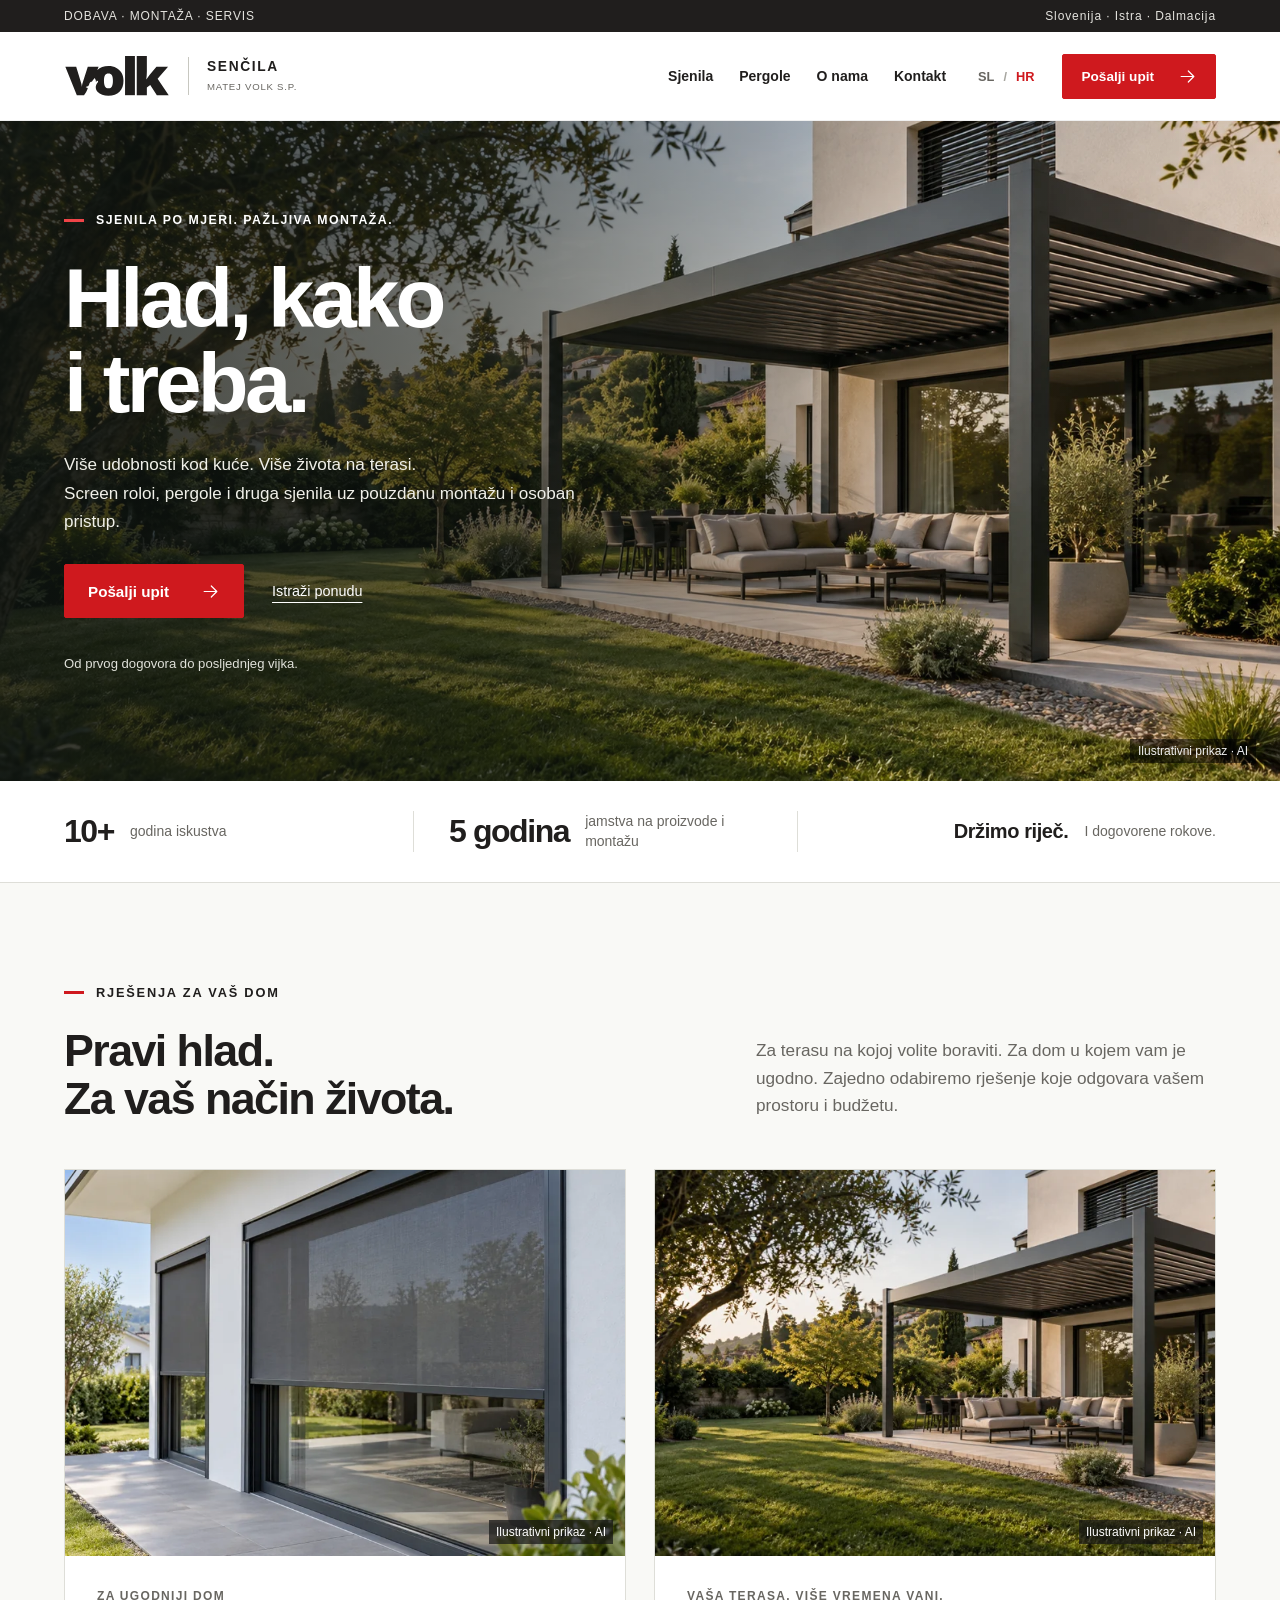
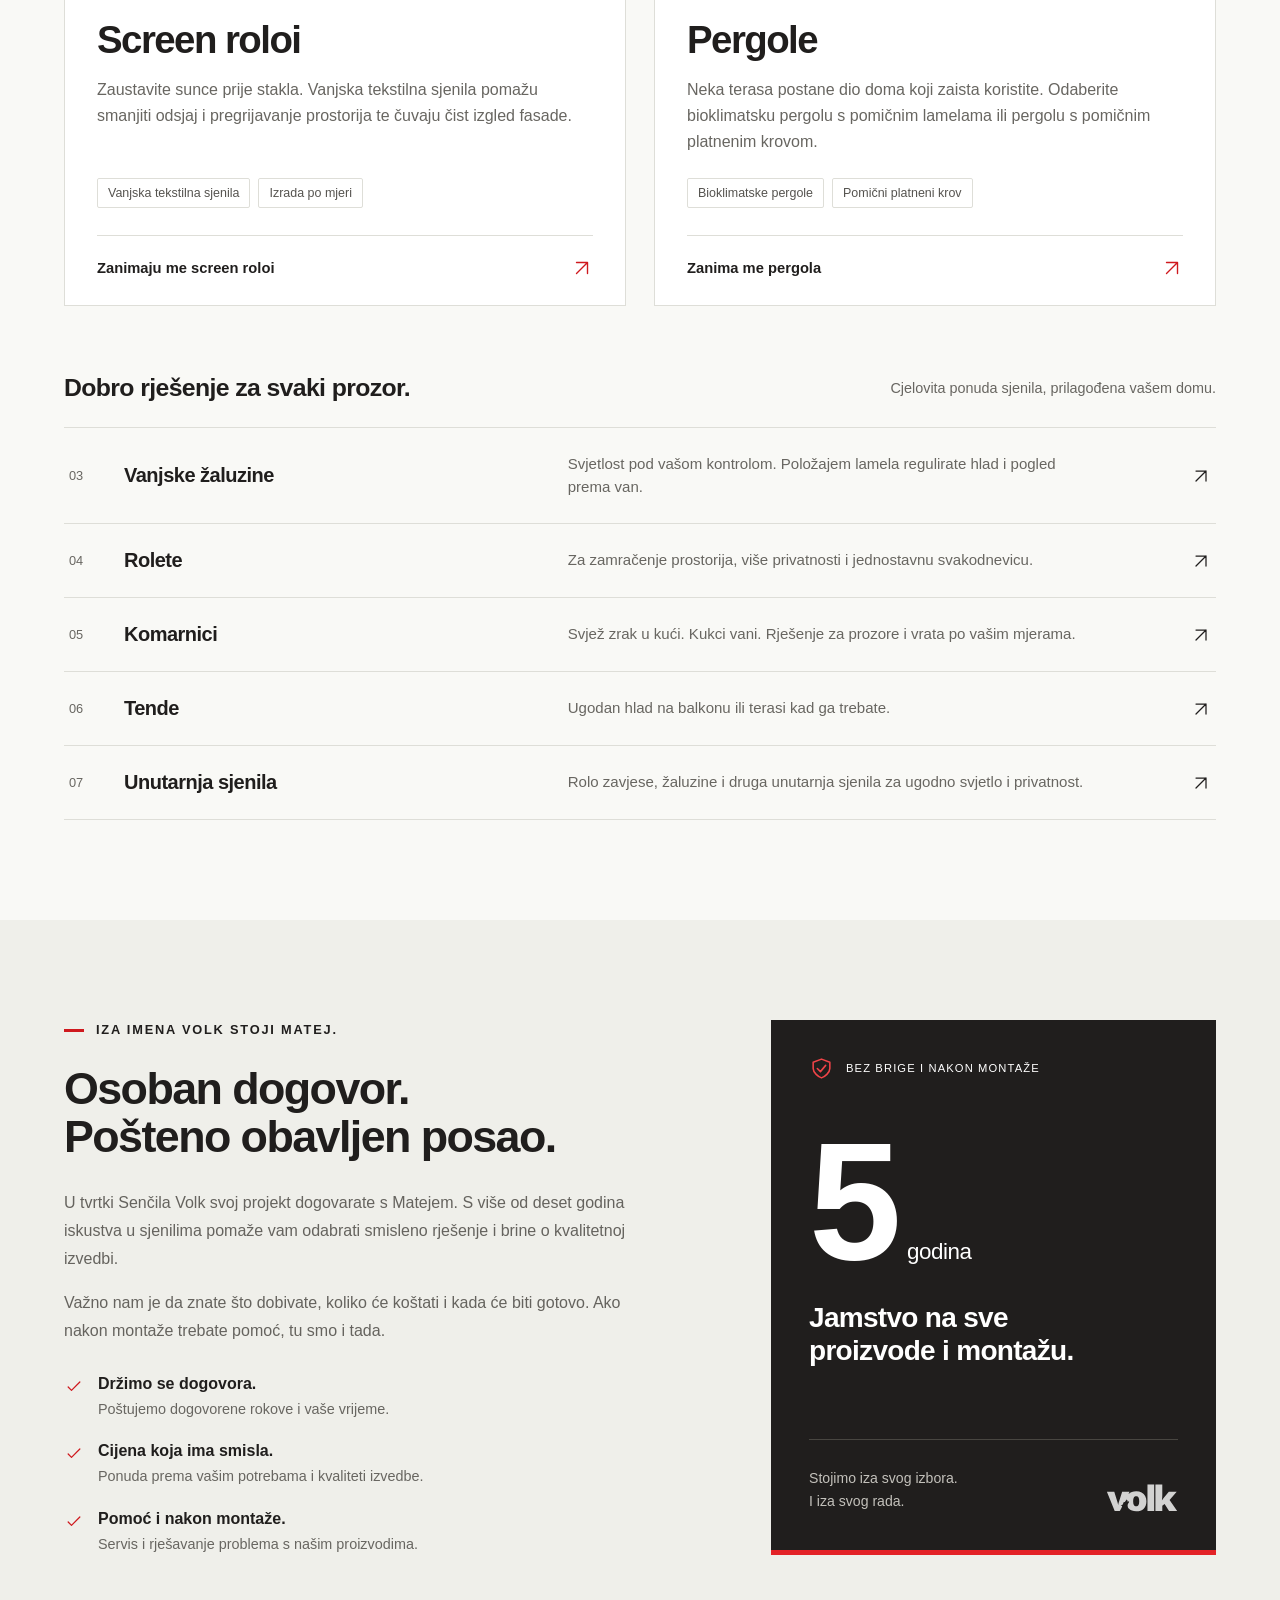
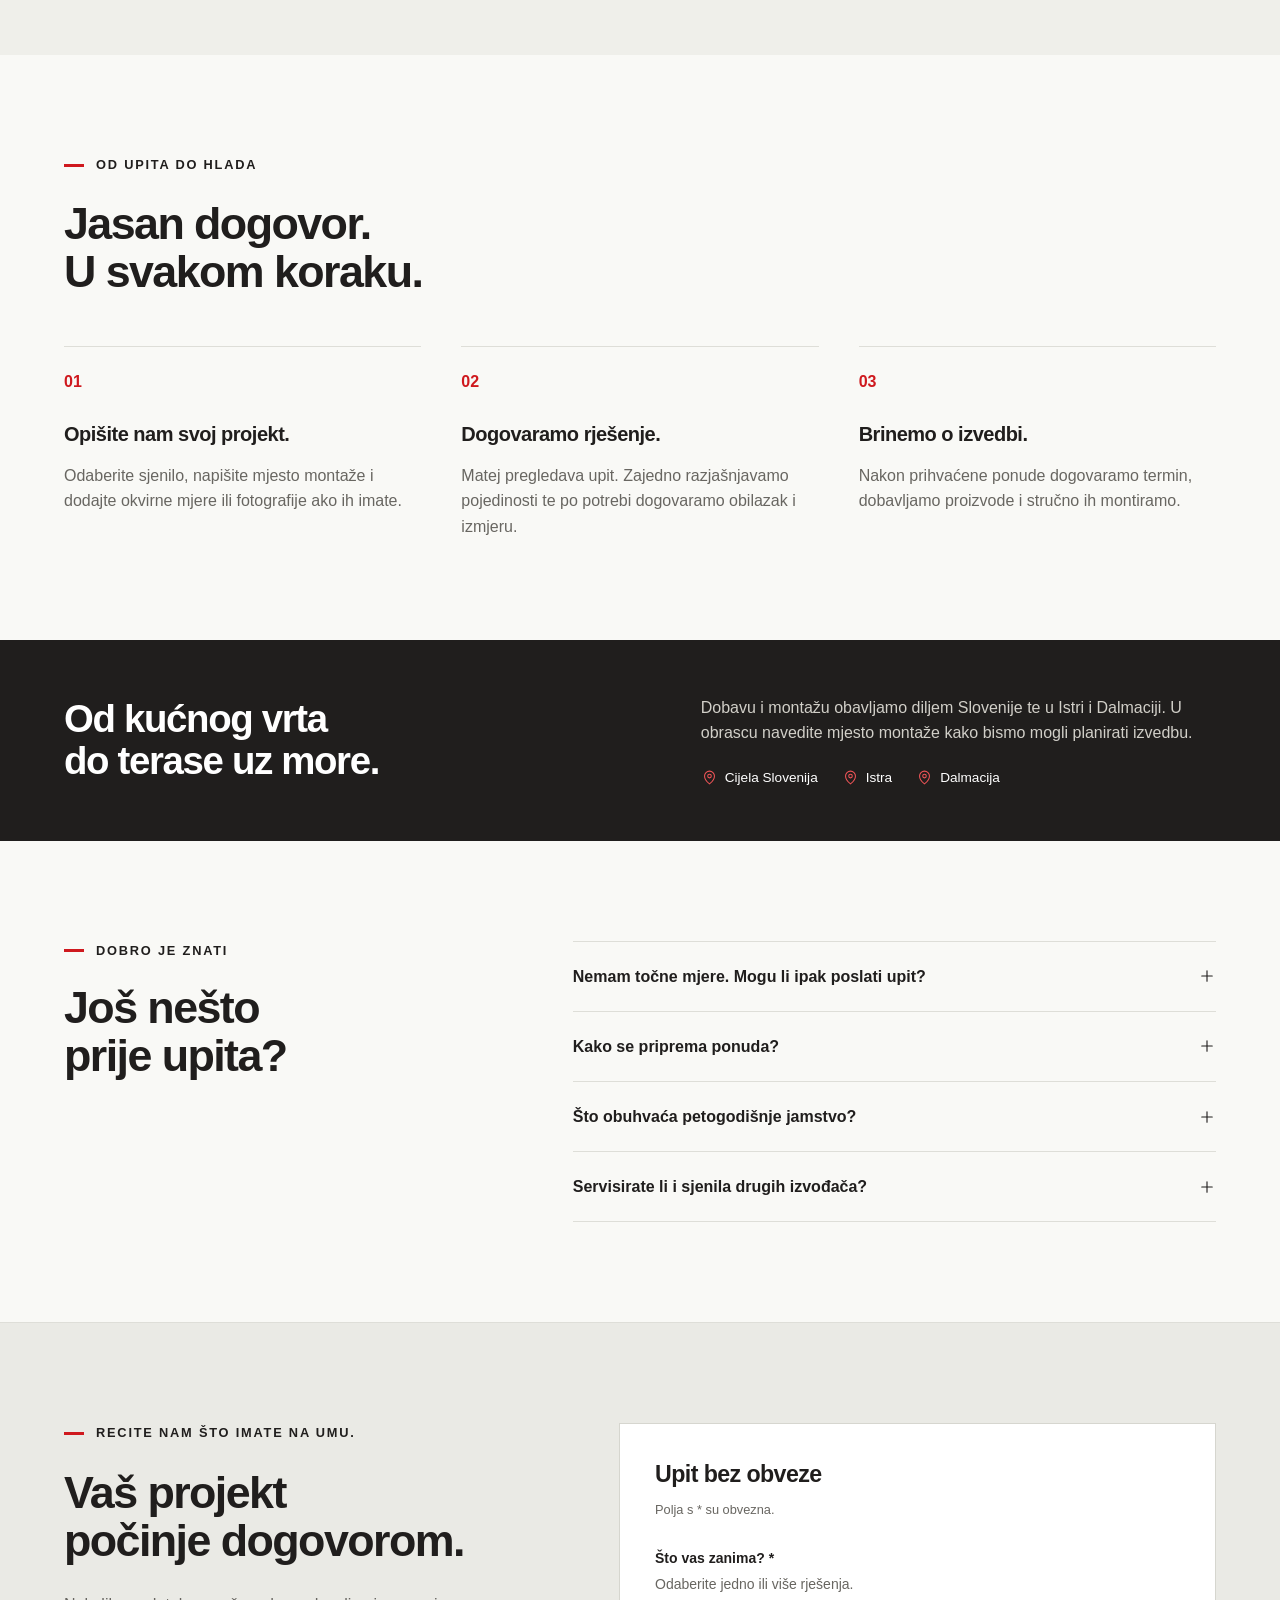
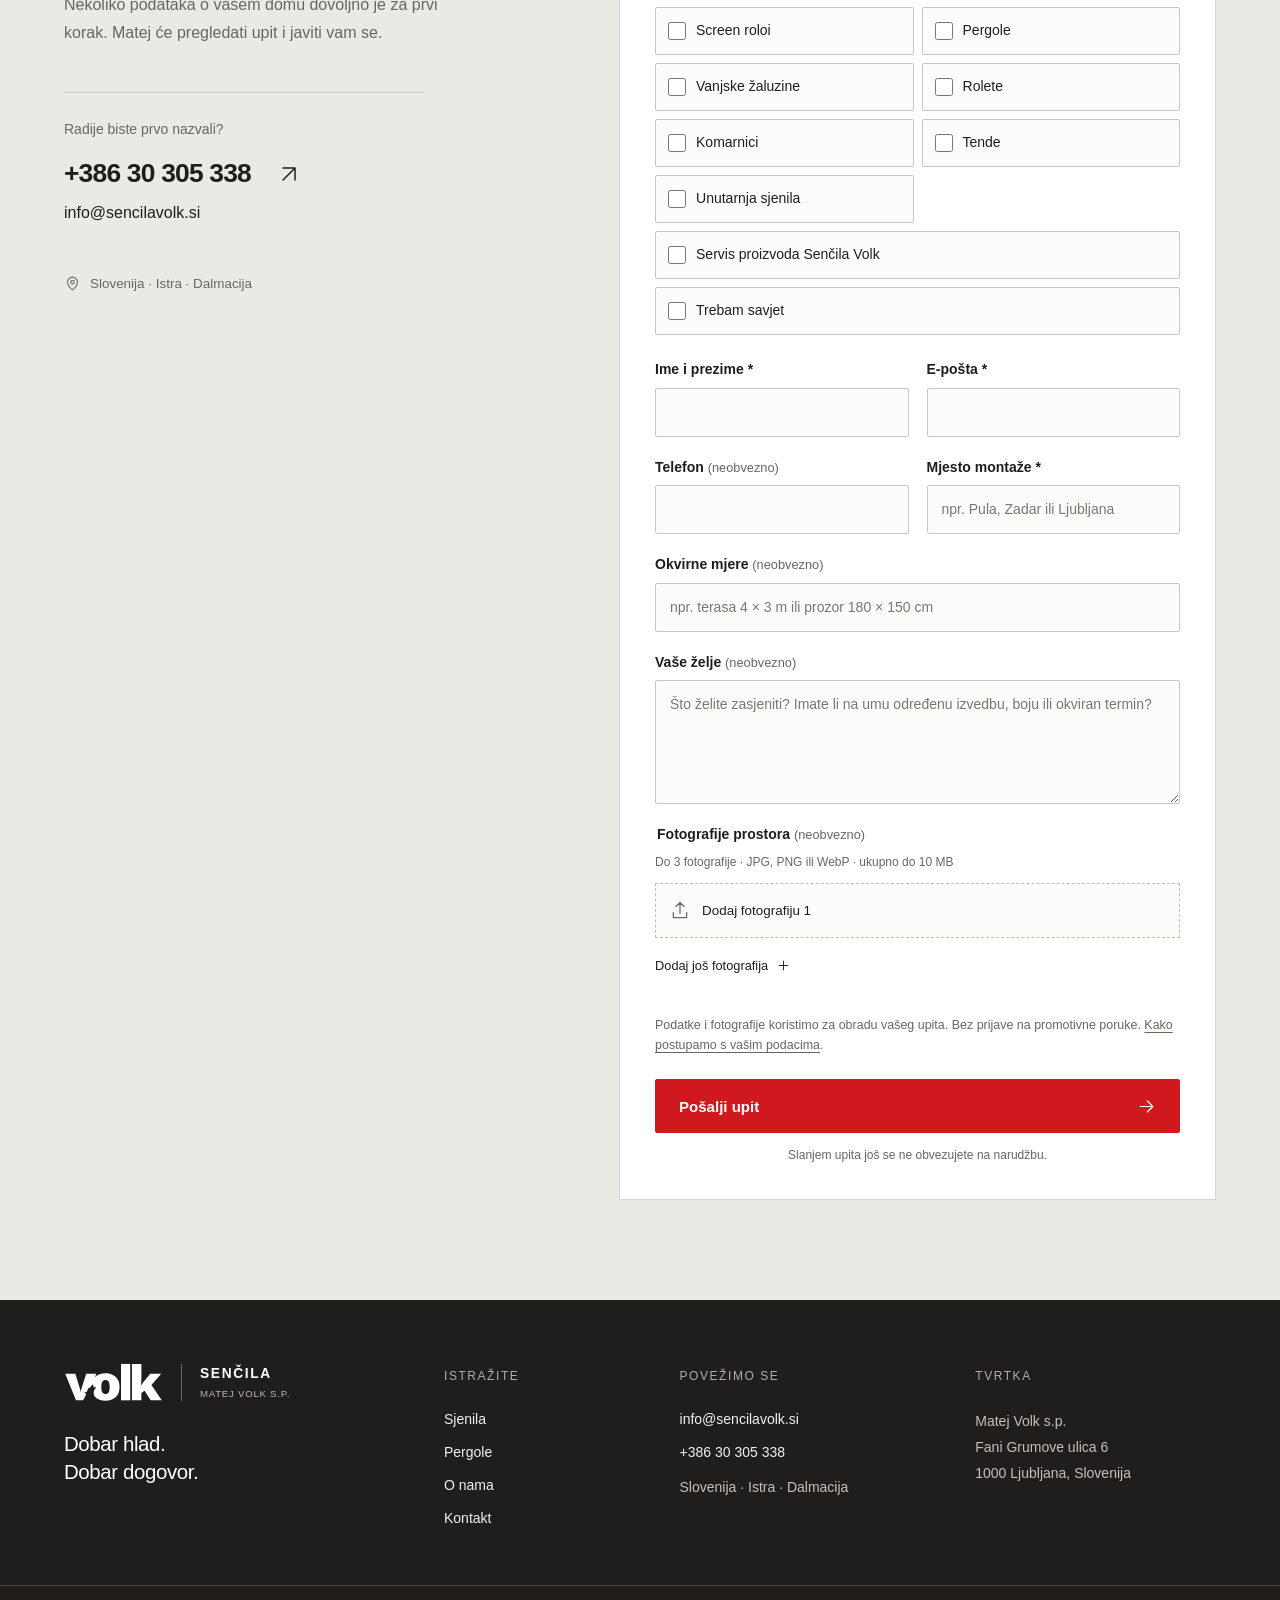
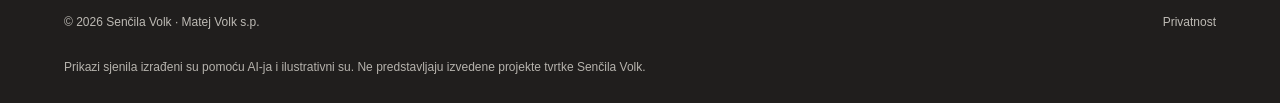
==== commit 5a2beee9: "Allow multiple solutions in enquiry form" ====
--- a/hr/index.html
+++ b/hr/index.html
@@ -14,8 +14,8 @@
   <meta property="og:title" content="Senčila Volk | Screen roloi, pergole i sjenila po mjeri">
   <meta property="og:description" content="Dobava, montaža i servis sjenila. Screen roloi, pergole, rolete, žaluzine, tende i komarnici. Više od 10 godina iskustva, 5 godina jamstva. Slovenija, Istra i Dalmacija.">
   <link rel="icon" href="../assets/favicon.svg" type="image/svg+xml">
-  <link rel="stylesheet" href="../assets/styles.css">
-  <script src="../assets/site.js" defer></script>
+  <link rel="stylesheet" href="../assets/styles.css?v=multi-solutions-1">
+  <script src="../assets/site.js?v=multi-solutions-1" defer></script>
 </head>
 <body id="top">
 <a class="skip" href="#main">Na sadržaj</a>
@@ -72,7 +72,20 @@
    <input type="hidden" name="_subject" value="Senčila Volk — novo povpraševanje / upit (HR)">
    <input type="hidden" name="_template" value="table"><input type="hidden" name="Jezik / Jezik" value="Hrvatski">
    <div class="honey" aria-hidden="true"><label for="website">Website</label><input id="website" type="text" name="_honey" tabindex="-1" autocomplete="off"></div>
-   <div class="field"><label for="product">Što vas zanima? <span aria-hidden="true">*</span></label><select id="product" name="Izdelek / Proizvod" required><option value="" selected disabled>Odaberite rješenje</option><option value="screen-roloji">Screen roloi</option><option value="pergole">Pergole</option><option value="zunanje-zaluzije">Vanjske žaluzine</option><option value="rolete">Rolete</option><option value="komarniki">Komarnici</option><option value="tende">Tende</option><option value="notranja-sencila">Unutarnja sjenila</option><option value="servis">Servis proizvoda Senčila Volk</option><option value="nasvet">Trebam savjet / više rješenja</option></select></div>
+   <fieldset class="solution-field" aria-describedby="solutions-hint">
+    <legend>Što vas zanima? <span aria-hidden="true">*</span></legend>
+    <p id="solutions-hint" class="solutions-hint">Odaberite jedno ili više rješenja.</p>
+    <div class="solution-options"><label class="solution-option" for="solution-screen-roloji"><input id="solution-screen-roloji" type="checkbox" name="Resitev 1 / Rjesenje 1" value="Screen roloi" data-solution="screen-roloji" aria-describedby="solutions-hint solutions-error"><span>Screen roloi</span></label>
+<label class="solution-option" for="solution-pergole"><input id="solution-pergole" type="checkbox" name="Resitev 2 / Rjesenje 2" value="Pergole" data-solution="pergole" aria-describedby="solutions-hint solutions-error"><span>Pergole</span></label>
+<label class="solution-option" for="solution-zunanje-zaluzije"><input id="solution-zunanje-zaluzije" type="checkbox" name="Resitev 3 / Rjesenje 3" value="Vanjske žaluzine" data-solution="zunanje-zaluzije" aria-describedby="solutions-hint solutions-error"><span>Vanjske žaluzine</span></label>
+<label class="solution-option" for="solution-rolete"><input id="solution-rolete" type="checkbox" name="Resitev 4 / Rjesenje 4" value="Rolete" data-solution="rolete" aria-describedby="solutions-hint solutions-error"><span>Rolete</span></label>
+<label class="solution-option" for="solution-komarniki"><input id="solution-komarniki" type="checkbox" name="Resitev 5 / Rjesenje 5" value="Komarnici" data-solution="komarniki" aria-describedby="solutions-hint solutions-error"><span>Komarnici</span></label>
+<label class="solution-option" for="solution-tende"><input id="solution-tende" type="checkbox" name="Resitev 6 / Rjesenje 6" value="Tende" data-solution="tende" aria-describedby="solutions-hint solutions-error"><span>Tende</span></label>
+<label class="solution-option" for="solution-notranja-sencila"><input id="solution-notranja-sencila" type="checkbox" name="Resitev 7 / Rjesenje 7" value="Unutarnja sjenila" data-solution="notranja-sencila" aria-describedby="solutions-hint solutions-error"><span>Unutarnja sjenila</span></label>
+<label class="solution-option solution-option-wide" for="solution-servis"><input id="solution-servis" type="checkbox" name="Resitev 8 / Rjesenje 8" value="Servis proizvoda Senčila Volk" data-solution="servis" aria-describedby="solutions-hint solutions-error"><span>Servis proizvoda Senčila Volk</span></label>
+<label class="solution-option solution-option-wide" for="solution-nasvet"><input id="solution-nasvet" type="checkbox" name="Resitev 9 / Rjesenje 9" value="Trebam savjet" data-solution="nasvet" aria-describedby="solutions-hint solutions-error"><span>Trebam savjet</span></label></div>
+    <p id="solutions-error" class="solutions-error" hidden></p>
+   </fieldset>
    <div class="form-row"><div class="field"><label for="name">Ime i prezime <span aria-hidden="true">*</span></label><input id="name" name="Ime / Ime" autocomplete="name" maxlength="120" required></div><div class="field"><label for="email">E-pošta <span aria-hidden="true">*</span></label><input id="email" name="email" type="email" autocomplete="email" maxlength="254" required></div></div>
    <div class="form-row"><div class="field"><label for="phone">Telefon <span class="optional">(neobvezno)</span></label><input id="phone" name="Telefon" type="tel" autocomplete="tel" maxlength="40"></div><div class="field"><label for="location">Mjesto montaže <span aria-hidden="true">*</span></label><input id="location" name="Kraj / Mjesto" autocomplete="address-level2" placeholder="npr. Pula, Zadar ili Ljubljana" maxlength="180" required></div></div>
    <div class="field"><label for="measurements">Okvirne mjere <span class="optional">(neobvezno)</span></label><input id="measurements" name="Okvirne mere / mjere" placeholder="npr. terasa 4 × 3 m ili prozor 180 × 150 cm" maxlength="300"></div>
--- a/assets/styles.css
+++ b/assets/styles.css
@@ -111,6 +111,19 @@
 .field input::placeholder,.field textarea::placeholder{color:#787770;opacity:1;font-size:.875rem;line-height:1.5}
 .field input:focus,.field select:focus,.field textarea:focus{border-color:var(--ink);outline:2px solid #201e1d;outline-offset:1px}.field textarea{resize:vertical;min-height:110px;line-height:1.5}
 .field select{padding-right:30px}.form-row{display:grid;grid-template-columns:1fr 1fr;gap:18px}.honey{display:none}
+.solution-field{padding:0;border:0;margin:0 0 24px;min-width:0}
+.solution-field legend{font-size:.875rem;font-weight:600;line-height:1.45;margin-bottom:6px;padding:0}
+.solutions-hint{font-size:.875rem;line-height:1.5;color:var(--muted);margin:0 0 12px}
+.solution-options{display:grid;grid-template-columns:repeat(auto-fit,minmax(min(100%,180px),1fr));gap:8px}
+.solution-option{display:flex;align-items:flex-start;gap:10px;min-width:0;min-height:48px;padding:12px;background:#fcfcfa;border:1px solid #c8c8c0;border-radius:2px;cursor:pointer;font-size:.875rem;line-height:1.5}
+.solution-option-wide{grid-column:1/-1}
+.solution-option input{width:18px;height:18px;margin:2px 0 0;flex:none;accent-color:var(--red);cursor:pointer}
+.solution-option span{overflow-wrap:anywhere}
+.solution-option:hover{border-color:var(--ink)}
+.solution-option:has(input:checked){border-color:var(--red);background:#fff5f5}
+.solution-option input:checked+span{font-weight:600}
+.solution-option:focus-within{outline:2px solid var(--red);outline-offset:2px}
+.solutions-error{color:var(--red-dark);font-size:.875rem;line-height:1.5;margin:10px 0 0}
 .photo-field{padding:0;border:0;margin:0 0 24px;min-width:0}.photo-field>p{font-size:.75rem;color:var(--muted);line-height:1.5;margin:0 0 12px}
 .file-row{position:relative;display:flex;align-items:center;border:1px dashed #bfbfb5;min-height:55px;background:#fcfcfa;margin-bottom:9px;min-width:0}
 .file-row>label{display:flex;align-items:center;gap:12px;padding:14px;flex:1;min-width:0;font-size:.84rem;cursor:pointer;line-height:1.3}
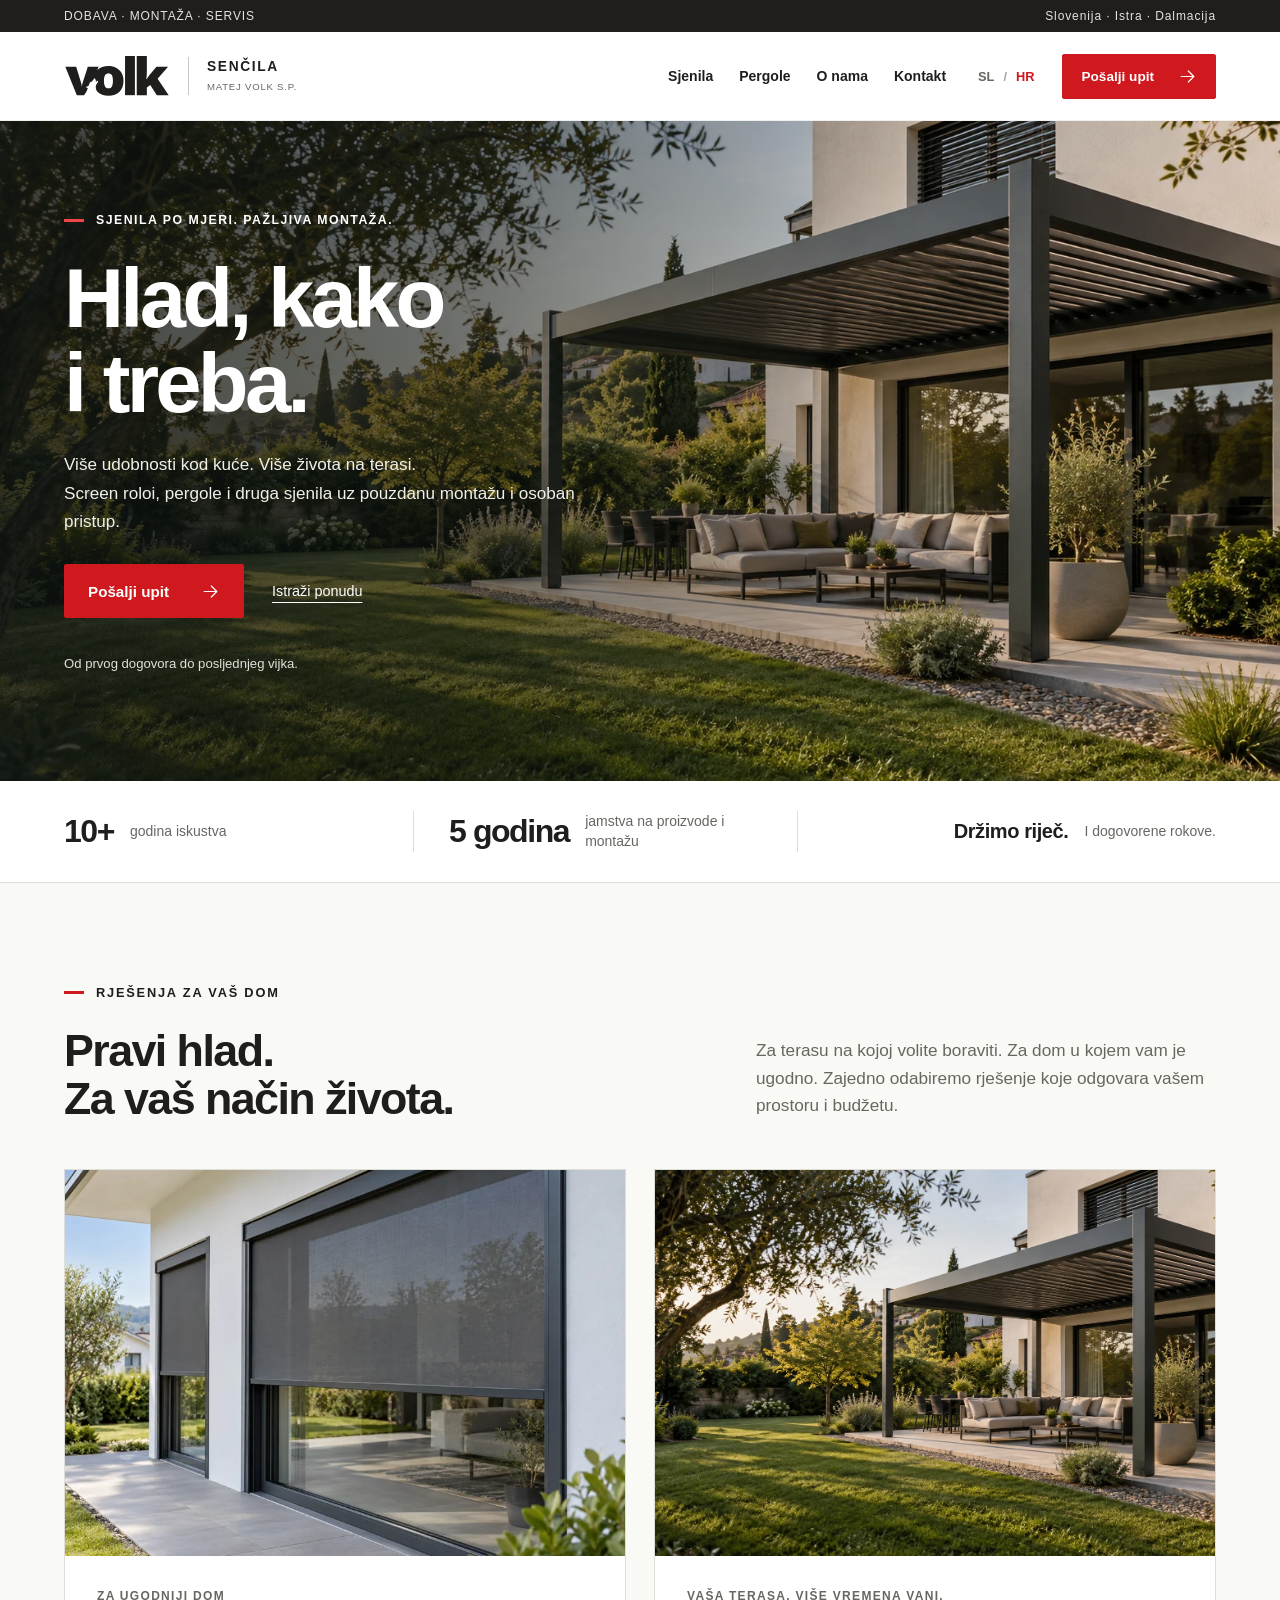
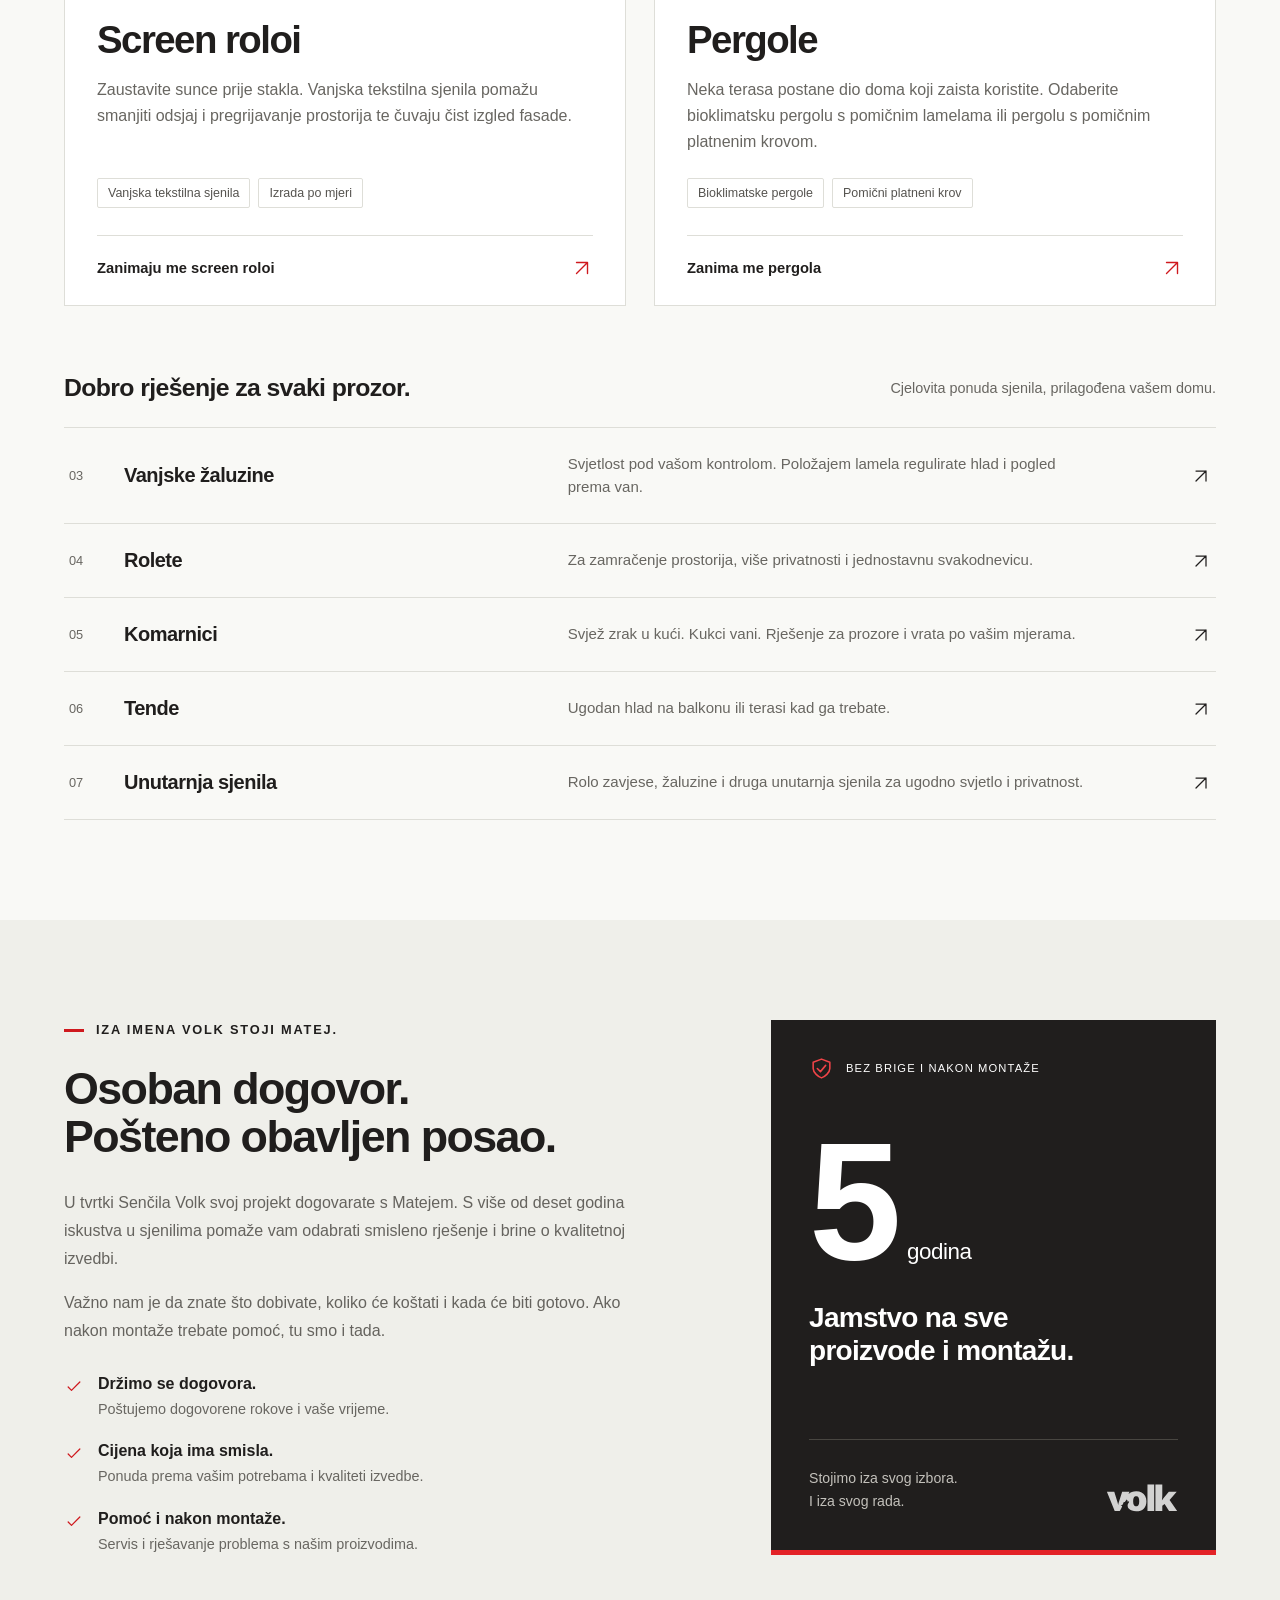
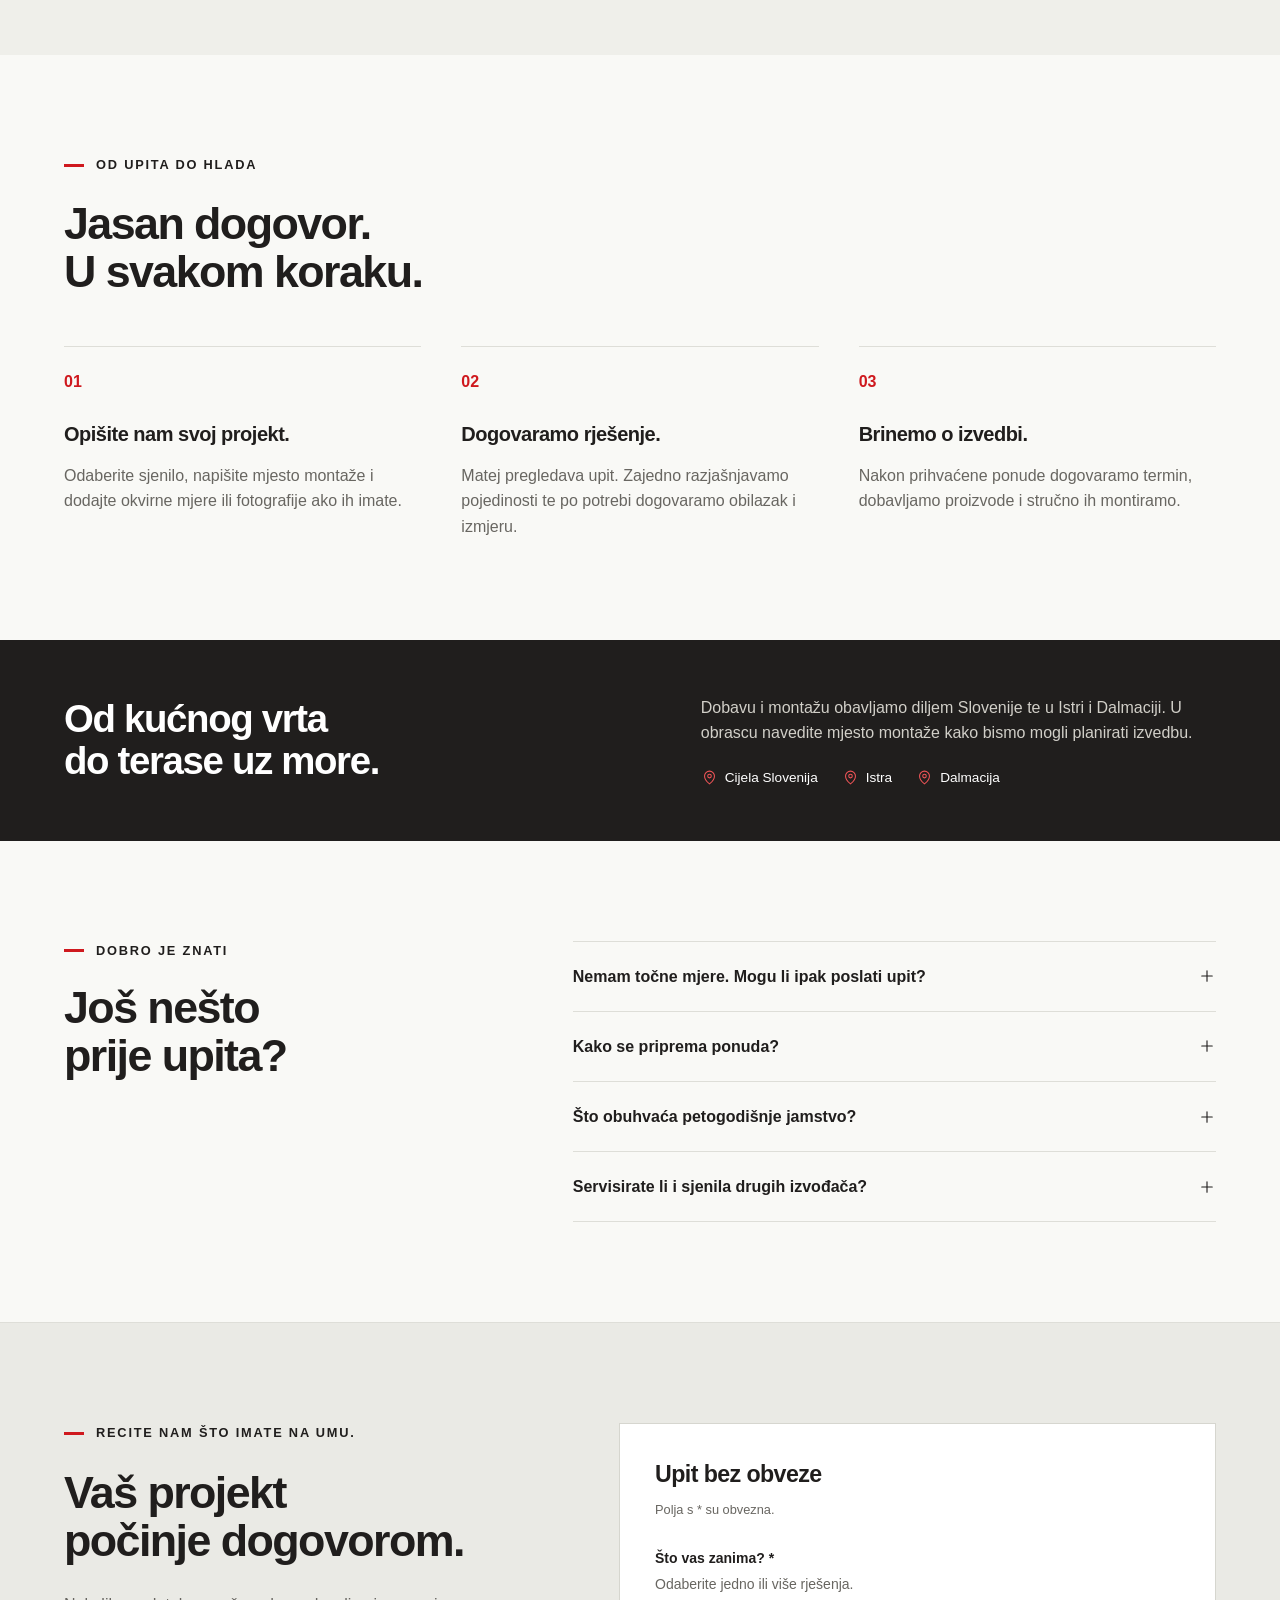
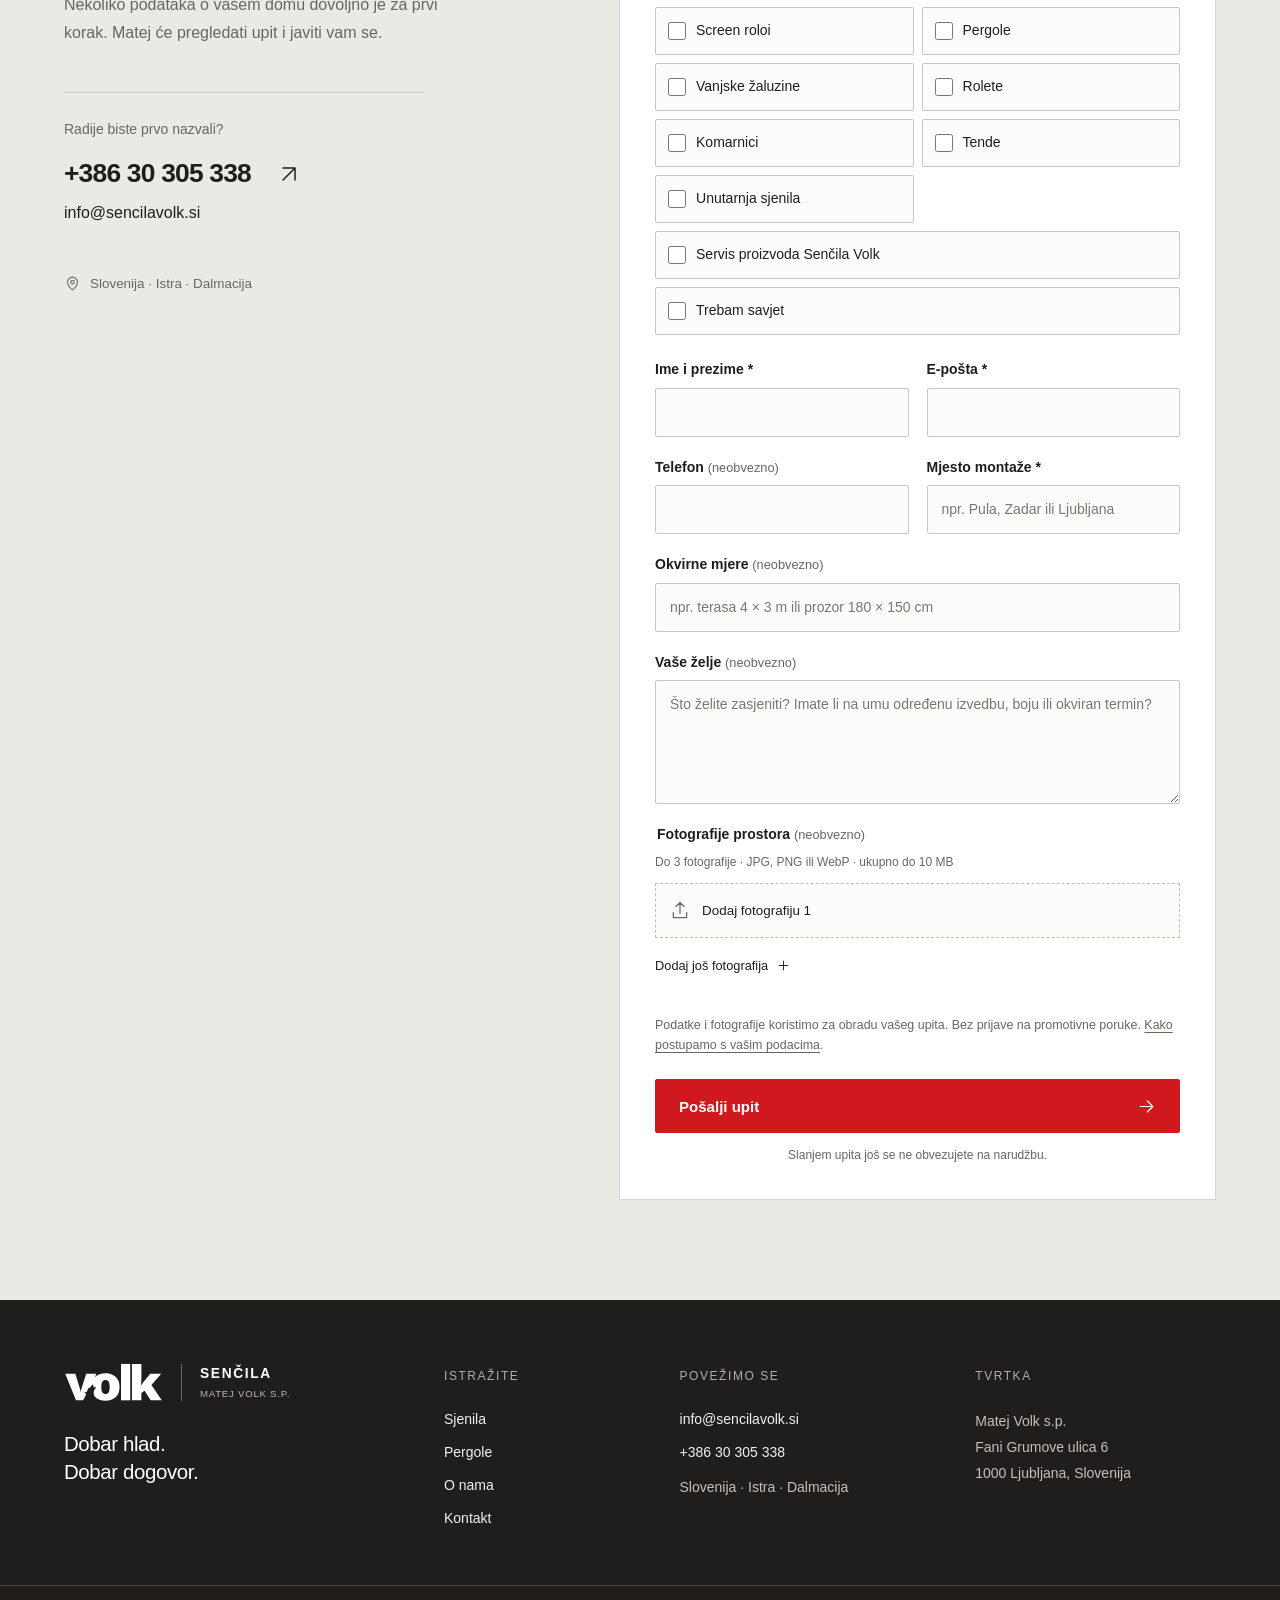
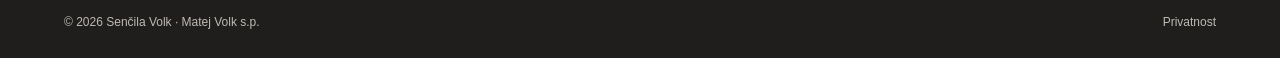
==== commit 00489745: "Add files via upload" ====
--- a/hr/index.html
+++ b/hr/index.html
@@ -35,7 +35,7 @@
  <section class="hero" aria-labelledby="hero-heading">
   <figure class="hero-image">
  <img src="../assets/pergola.webp" srcset="../assets/pergola-small.webp 850w, ../assets/pergola.webp 1672w" sizes="100vw" width="1672" height="941" alt="Ilustrativni prikaz antracitne bioklimatske pergole uz kuću s vrtom" fetchpriority="high">
- <figcaption>Ilustrativni prikaz · AI</figcaption>
+
 </figure>
   <div class="hero-shade"></div>
   <div class="wrap hero-content">
@@ -50,10 +50,10 @@
   <div class="section-intro"><div><p class="eyebrow">RJEŠENJA ZA VAŠ DOM</p><h2 id="solutions-heading">Pravi hlad.<br>Za vaš način života.</h2></div><p>Za terasu na kojoj volite boraviti. Za dom u kojem vam je ugodno. Zajedno odabiremo rješenje koje odgovara vašem prostoru i budžetu.</p></div>
   <div class="product-grid"><article class="product-card" id="screen-roloji"><figure class="product-image">
  <img src="../assets/screen.webp" srcset="../assets/screen-small.webp 850w, ../assets/screen.webp 1448w" sizes="(max-width: 760px) 100vw, 50vw" width="1448" height="1086" alt="Ilustrativni prikaz vanjskih screen roloa na prozorima suvremene kuće" loading="lazy">
- <figcaption>Ilustrativni prikaz · AI</figcaption>
+ 
 </figure><div class="product-body"><span class="product-kicker">ZA UGODNIJI DOM</span><h3>Screen roloi</h3><p>Zaustavite sunce prije stakla. Vanjska tekstilna sjenila pomažu smanjiti odsjaj i pregrijavanje prostorija te čuvaju čist izgled fasade.</p><div class="tags"><span>Vanjska tekstilna sjenila</span><span>Izrada po mjeri</span></div><a class="text-link" href="#povprasevanje" data-product="screen-roloji">Zanimaju me screen roloi<svg class="icon" viewBox="0 0 24 24" aria-hidden="true"><path d="M6 18 18 6M6 6h12v12"/></svg></a></div></article><article class="product-card" id="pergole"><figure class="product-image">
  <img src="../assets/pergola.webp" srcset="../assets/pergola-small.webp 850w, ../assets/pergola.webp 1672w" sizes="(max-width: 760px) 100vw, 50vw" width="1672" height="941" alt="Ilustrativni prikaz antracitne bioklimatske pergole uz kuću s vrtom" loading="lazy">
- <figcaption>Ilustrativni prikaz · AI</figcaption>
+
 </figure><div class="product-body"><span class="product-kicker">VAŠA TERASA. VIŠE VREMENA VANI.</span><h3>Pergole</h3><p>Neka terasa postane dio doma koji zaista koristite. Odaberite bioklimatsku pergolu s pomičnim lamelama ili pergolu s pomičnim platnenim krovom.</p><div class="tags"><span>Bioklimatske pergole</span><span>Pomični platneni krov</span></div><a class="text-link" href="#povprasevanje" data-product="pergole">Zanima me pergola<svg class="icon" viewBox="0 0 24 24" aria-hidden="true"><path d="M6 18 18 6M6 6h12v12"/></svg></a></div></article></div>
   <div class="other-heading"><h3>Dobro rješenje za svaki prozor.</h3><p>Cjelovita ponuda sjenila, prilagođena vašem domu.</p></div>
   <div class="other-products"><a class="other-item" href="#povprasevanje" data-product="zunanje-zaluzije" aria-label="Upit za Vanjske žaluzine"><span class="item-no">03</span><h3>Vanjske žaluzine</h3><p>Svjetlost pod vašom kontrolom. Položajem lamela regulirate hlad i pogled prema van.</p><svg class="icon" viewBox="0 0 24 24" aria-hidden="true"><path d="M6 18 18 6M6 6h12v12"/></svg></a><a class="other-item" href="#povprasevanje" data-product="rolete" aria-label="Upit za Rolete"><span class="item-no">04</span><h3>Rolete</h3><p>Za zamračenje prostorija, više privatnosti i jednostavnu svakodnevicu.</p><svg class="icon" viewBox="0 0 24 24" aria-hidden="true"><path d="M6 18 18 6M6 6h12v12"/></svg></a><a class="other-item" href="#povprasevanje" data-product="komarniki" aria-label="Upit za Komarnici"><span class="item-no">05</span><h3>Komarnici</h3><p>Svjež zrak u kući. Kukci vani. Rješenje za prozore i vrata po vašim mjerama.</p><svg class="icon" viewBox="0 0 24 24" aria-hidden="true"><path d="M6 18 18 6M6 6h12v12"/></svg></a><a class="other-item" href="#povprasevanje" data-product="tende" aria-label="Upit za Tende"><span class="item-no">06</span><h3>Tende</h3><p>Ugodan hlad na balkonu ili terasi kad ga trebate.</p><svg class="icon" viewBox="0 0 24 24" aria-hidden="true"><path d="M6 18 18 6M6 6h12v12"/></svg></a><a class="other-item" href="#povprasevanje" data-product="notranja-sencila" aria-label="Upit za Unutarnja sjenila"><span class="item-no">07</span><h3>Unutarnja sjenila</h3><p>Rolo zavjese, žaluzine i druga unutarnja sjenila za ugodno svjetlo i privatnost.</p><svg class="icon" viewBox="0 0 24 24" aria-hidden="true"><path d="M6 18 18 6M6 6h12v12"/></svg></a></div>
@@ -105,7 +105,7 @@
   <div class="footer-col"><h2>TVRTKA</h2><p>Matej Volk s.p.<br>Fani Grumove ulica 6<br>1000 Ljubljana, Slovenija</p></div>
  </div>
  <div class="wrap footer-bottom"><span>© 2026 Senčila Volk · Matej Volk s.p.</span><a href="./zasebnost.html">Privatnost</a></div>
- <div class="wrap image-disclosure">Prikazi sjenila izrađeni su pomoću AI-ja i ilustrativni su. Ne predstavljaju izvedene projekte tvrtke Senčila Volk.</div>
+
 </footer>
 </body>
 </html>
